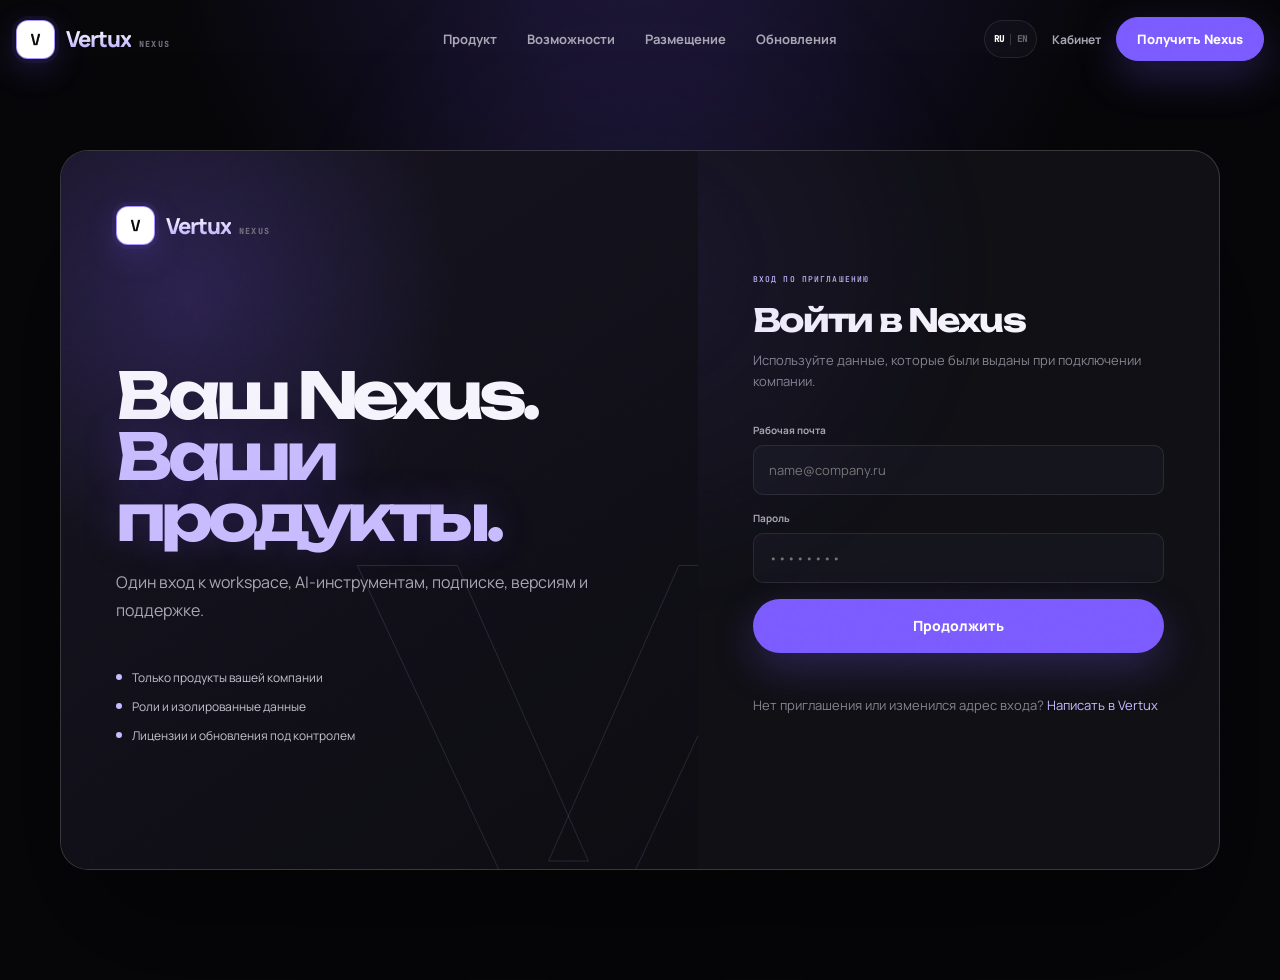
==== account.html @ e605efc7 "feat: rebuild Nexus product presentation" ====
<!doctype html>
<html lang="ru">
<head>
  <meta charset="utf-8"><meta name="viewport" content="width=device-width,initial-scale=1"><meta name="theme-color" content="#07070a">
  <meta name="description" content="Вход в клиентский кабинет Vertux Nexus."><title>Вход — Vertux Nexus</title>
  <link rel="icon" href="icon.svg" type="image/svg+xml"><link rel="stylesheet" href="assets/fonts/fonts.css"><link rel="stylesheet" href="assets/site.css?v=2">
</head>
<body data-page="account">
  <div class="noise" aria-hidden="true"></div><div class="pointer-light" aria-hidden="true"></div>
  <header class="site-header" id="siteHeader"><div class="nav-wrap">
    <a class="brand" href="index.html"><span class="brand-icon"><img src="assets/vertux-mark.png" alt=""></span><span class="brand-name"><b>Vertux</b><small>NEXUS</small></span></a>
    <nav class="main-nav" id="mainNav"><a href="index.html#product" data-i18n="nav.product">Продукт</a><a href="index.html#solutions" data-i18n="nav.solutions">Возможности</a><a href="index.html#deployment" data-i18n="nav.deployment">Размещение</a><a href="updates.html" data-i18n="nav.updates">Обновления</a></nav>
    <div class="nav-actions"><button class="language" type="button" data-lang-toggle><span data-lang="ru">RU</span><i></i><span data-lang="en">EN</span></button><a class="nav-login" href="account.html" data-i18n="nav.account">Кабинет</a><a class="pill pill-primary nav-cta" href="download.html" data-i18n="nav.get">Получить Nexus</a></div>
    <button class="menu-button" id="menuButton" type="button" aria-expanded="false" aria-controls="mainNav" aria-label="Открыть меню"><span></span><span></span></button>
  </div></header>
  <main class="subpage"><div class="login-shell reveal">
    <section class="login-visual"><a class="brand" href="index.html"><span class="brand-icon"><img src="assets/vertux-mark.png" alt=""></span><span class="brand-name"><b>Vertux</b><small>NEXUS</small></span></a><h1 data-i18n-html="account.title">Ваш Nexus.<br><em>Ваши продукты.</em></h1><p data-i18n="account.lede">Один вход к workspace, AI-инструментам, подписке, версиям и поддержке.</p><div class="login-benefits"><span><i></i><span data-i18n="account.b1">Только продукты вашей компании</span></span><span><i></i><span data-i18n="account.b2">Роли и изолированные данные</span></span><span><i></i><span data-i18n="account.b3">Лицензии и обновления под контролем</span></span></div></section>
    <section class="login-form-wrap"><span data-i18n="account.formkicker">ВХОД ПО ПРИГЛАШЕНИЮ</span><h2 data-i18n="account.formtitle">Войти в Nexus</h2><p data-i18n="account.formlede">Используйте данные, которые были выданы при подключении компании.</p><form class="login-form" data-login-form><div class="field"><label for="email" data-i18n="account.email">Рабочая почта</label><input id="email" name="email" type="email" autocomplete="username" placeholder="name@company.ru"></div><div class="field"><label for="password" data-i18n="account.password">Пароль</label><input id="password" name="password" type="password" autocomplete="current-password" placeholder="••••••••"></div><button class="pill pill-primary pill-large" type="submit" data-i18n="account.submit">Продолжить</button><p class="login-message" data-login-message aria-live="polite"></p></form><p class="login-help"><span data-i18n="account.help">Нет приглашения или изменился адрес входа?</span> <a href="https://t.me/VertuxManager" target="_blank" rel="noopener noreferrer" data-i18n="account.contact">Написать в Vertux</a></p></section>
  </div></main>
  <script src="assets/site.js?v=2"></script>
</body></html>
---- assets/fonts/fonts.css ----
/* cyrillic */
@font-face {
  font-family: 'JetBrains Mono';
  font-style: normal;
  font-weight: 400;
  font-display: swap;
  src: url(f01.woff2) format('woff2');
  unicode-range: U+0301, U+0400-045F, U+0490-0491, U+04B0-04B1, U+2116;
}
/* latin */
@font-face {
  font-family: 'JetBrains Mono';
  font-style: normal;
  font-weight: 400;
  font-display: swap;
  src: url(f00.woff2) format('woff2');
  unicode-range: U+0000-00FF, U+0131, U+0152-0153, U+02BB-02BC, U+02C6, U+02DA, U+02DC, U+0304, U+0308, U+0329, U+2000-206F, U+20AC, U+2122, U+2191, U+2193, U+2212, U+2215, U+FEFF, U+FFFD;
}
/* cyrillic */
@font-face {
  font-family: 'JetBrains Mono';
  font-style: normal;
  font-weight: 500;
  font-display: swap;
  src: url(f01.woff2) format('woff2');
  unicode-range: U+0301, U+0400-045F, U+0490-0491, U+04B0-04B1, U+2116;
}
/* latin */
@font-face {
  font-family: 'JetBrains Mono';
  font-style: normal;
  font-weight: 500;
  font-display: swap;
  src: url(f00.woff2) format('woff2');
  unicode-range: U+0000-00FF, U+0131, U+0152-0153, U+02BB-02BC, U+02C6, U+02DA, U+02DC, U+0304, U+0308, U+0329, U+2000-206F, U+20AC, U+2122, U+2191, U+2193, U+2212, U+2215, U+FEFF, U+FFFD;
}
/* cyrillic */
@font-face {
  font-family: 'Manrope';
  font-style: normal;
  font-weight: 400;
  font-display: swap;
  src: url(f02.woff2) format('woff2');
  unicode-range: U+0301, U+0400-045F, U+0490-0491, U+04B0-04B1, U+2116;
}
/* latin */
@font-face {
  font-family: 'Manrope';
  font-style: normal;
  font-weight: 400;
  font-display: swap;
  src: url(f03.woff2) format('woff2');
  unicode-range: U+0000-00FF, U+0131, U+0152-0153, U+02BB-02BC, U+02C6, U+02DA, U+02DC, U+0304, U+0308, U+0329, U+2000-206F, U+20AC, U+2122, U+2191, U+2193, U+2212, U+2215, U+FEFF, U+FFFD;
}
/* cyrillic */
@font-face {
  font-family: 'Manrope';
  font-style: normal;
  font-weight: 500;
  font-display: swap;
  src: url(f02.woff2) format('woff2');
  unicode-range: U+0301, U+0400-045F, U+0490-0491, U+04B0-04B1, U+2116;
}
/* latin */
@font-face {
  font-family: 'Manrope';
  font-style: normal;
  font-weight: 500;
  font-display: swap;
  src: url(f03.woff2) format('woff2');
  unicode-range: U+0000-00FF, U+0131, U+0152-0153, U+02BB-02BC, U+02C6, U+02DA, U+02DC, U+0304, U+0308, U+0329, U+2000-206F, U+20AC, U+2122, U+2191, U+2193, U+2212, U+2215, U+FEFF, U+FFFD;
}
/* cyrillic */
@font-face {
  font-family: 'Manrope';
  font-style: normal;
  font-weight: 600;
  font-display: swap;
  src: url(f02.woff2) format('woff2');
  unicode-range: U+0301, U+0400-045F, U+0490-0491, U+04B0-04B1, U+2116;
}
/* latin */
@font-face {
  font-family: 'Manrope';
  font-style: normal;
  font-weight: 600;
  font-display: swap;
  src: url(f03.woff2) format('woff2');
  unicode-range: U+0000-00FF, U+0131, U+0152-0153, U+02BB-02BC, U+02C6, U+02DA, U+02DC, U+0304, U+0308, U+0329, U+2000-206F, U+20AC, U+2122, U+2191, U+2193, U+2212, U+2215, U+FEFF, U+FFFD;
}
/* cyrillic */
@font-face {
  font-family: 'Manrope';
  font-style: normal;
  font-weight: 700;
  font-display: swap;
  src: url(f02.woff2) format('woff2');
  unicode-range: U+0301, U+0400-045F, U+0490-0491, U+04B0-04B1, U+2116;
}
/* latin */
@font-face {
  font-family: 'Manrope';
  font-style: normal;
  font-weight: 700;
  font-display: swap;
  src: url(f03.woff2) format('woff2');
  unicode-range: U+0000-00FF, U+0131, U+0152-0153, U+02BB-02BC, U+02C6, U+02DA, U+02DC, U+0304, U+0308, U+0329, U+2000-206F, U+20AC, U+2122, U+2191, U+2193, U+2212, U+2215, U+FEFF, U+FFFD;
}
/* cyrillic */
@font-face {
  font-family: 'Manrope';
  font-style: normal;
  font-weight: 800;
  font-display: swap;
  src: url(f02.woff2) format('woff2');
  unicode-range: U+0301, U+0400-045F, U+0490-0491, U+04B0-04B1, U+2116;
}
/* latin */
@font-face {
  font-family: 'Manrope';
  font-style: normal;
  font-weight: 800;
  font-display: swap;
  src: url(f03.woff2) format('woff2');
  unicode-range: U+0000-00FF, U+0131, U+0152-0153, U+02BB-02BC, U+02C6, U+02DA, U+02DC, U+0304, U+0308, U+0329, U+2000-206F, U+20AC, U+2122, U+2191, U+2193, U+2212, U+2215, U+FEFF, U+FFFD;
}
/* cyrillic */
@font-face {
  font-family: 'Unbounded';
  font-style: normal;
  font-weight: 600;
  font-display: swap;
  src: url(f05.woff2) format('woff2');
  unicode-range: U+0301, U+0400-045F, U+0490-0491, U+04B0-04B1, U+2116;
}
/* latin */
@font-face {
  font-family: 'Unbounded';
  font-style: normal;
  font-weight: 600;
  font-display: swap;
  src: url(f04.woff2) format('woff2');
  unicode-range: U+0000-00FF, U+0131, U+0152-0153, U+02BB-02BC, U+02C6, U+02DA, U+02DC, U+0304, U+0308, U+0329, U+2000-206F, U+20AC, U+2122, U+2191, U+2193, U+2212, U+2215, U+FEFF, U+FFFD;
}
/* cyrillic */
@font-face {
  font-family: 'Unbounded';
  font-style: normal;
  font-weight: 700;
  font-display: swap;
  src: url(f05.woff2) format('woff2');
  unicode-range: U+0301, U+0400-045F, U+0490-0491, U+04B0-04B1, U+2116;
}
/* latin */
@font-face {
  font-family: 'Unbounded';
  font-style: normal;
  font-weight: 700;
  font-display: swap;
  src: url(f04.woff2) format('woff2');
  unicode-range: U+0000-00FF, U+0131, U+0152-0153, U+02BB-02BC, U+02C6, U+02DA, U+02DC, U+0304, U+0308, U+0329, U+2000-206F, U+20AC, U+2122, U+2191, U+2193, U+2212, U+2215, U+FEFF, U+FFFD;
}
/* cyrillic */
@font-face {
  font-family: 'Unbounded';
  font-style: normal;
  font-weight: 800;
  font-display: swap;
  src: url(f05.woff2) format('woff2');
  unicode-range: U+0301, U+0400-045F, U+0490-0491, U+04B0-04B1, U+2116;
}
/* latin */
@font-face {
  font-family: 'Unbounded';
  font-style: normal;
  font-weight: 800;
  font-display: swap;
  src: url(f04.woff2) format('woff2');
  unicode-range: U+0000-00FF, U+0131, U+0152-0153, U+02BB-02BC, U+02C6, U+02DA, U+02DC, U+0304, U+0308, U+0329, U+2000-206F, U+20AC, U+2122, U+2191, U+2193, U+2212, U+2215, U+FEFF, U+FFFD;
}
/* cyrillic */
@font-face {
  font-family: 'Unbounded';
  font-style: normal;
  font-weight: 900;
  font-display: swap;
  src: url(f05.woff2) format('woff2');
  unicode-range: U+0301, U+0400-045F, U+0490-0491, U+04B0-04B1, U+2116;
}
/* latin */
@font-face {
  font-family: 'Unbounded';
  font-style: normal;
  font-weight: 900;
  font-display: swap;
  src: url(f04.woff2) format('woff2');
  unicode-range: U+0000-00FF, U+0131, U+0152-0153, U+02BB-02BC, U+02C6, U+02DA, U+02DC, U+0304, U+0308, U+0329, U+2000-206F, U+20AC, U+2122, U+2191, U+2193, U+2212, U+2215, U+FEFF, U+FFFD;
}
---- assets/site.css ----
:root {
  color-scheme: dark;
  --ink: #07070a;
  --ink-2: #0b0b10;
  --graphite: #111117;
  --graphite-2: #17171f;
  --panel: #14141b;
  --panel-2: #1a1a23;
  --text: #f5f3fb;
  --muted: #aaa6b5;
  --dim: #74707f;
  --line: rgba(255,255,255,.09);
  --line-strong: rgba(255,255,255,.17);
  --violet: #7c5cff;
  --violet-light: #c8bcff;
  --violet-deep: #4d32d8;
  --cyan: #75e3ff;
  --mint: #62e4b4;
  --pink: #ff8ed8;
  --display: 'Unbounded', system-ui, sans-serif;
  --body: 'Manrope', system-ui, sans-serif;
  --mono: 'JetBrains Mono', monospace;
  --shell: min(1320px, calc(100vw - 56px));
  --mx: 50vw;
  --my: 30vh;
}

* { box-sizing: border-box; }
html { scroll-behavior: smooth; background: var(--ink); }
body { margin: 0; overflow-x: hidden; background: var(--ink); color: var(--text); font-family: var(--body); font-size: 16px; -webkit-font-smoothing: antialiased; }
body.menu-open { overflow: hidden; }
a { color: inherit; text-decoration: none; }
button, input { font: inherit; }
button { color: inherit; }
img, svg { display: block; }
svg { fill: none; stroke: currentColor; stroke-linecap: round; stroke-linejoin: round; }
::selection { background: var(--violet); color: #fff; }
.shell { width: var(--shell); margin-inline: auto; }
.skip-link { position: fixed; z-index: 999; top: 12px; left: 12px; padding: 10px 14px; border-radius: 10px; background: #fff; color: #111; transform: translateY(-150%); transition: transform .2s; }
.skip-link:focus { transform: none; }
.noise { position: fixed; z-index: 200; inset: 0; pointer-events: none; opacity: .045; mix-blend-mode: soft-light; background-image: url("data:image/svg+xml,%3Csvg viewBox='0 0 180 180' xmlns='http://www.w3.org/2000/svg'%3E%3Cfilter id='n'%3E%3CfeTurbulence type='fractalNoise' baseFrequency='.82' numOctaves='3' stitchTiles='stitch'/%3E%3C/filter%3E%3Crect width='100%25' height='100%25' filter='url(%23n)' opacity='.65'/%3E%3C/svg%3E"); }
.pointer-light { position: fixed; z-index: 0; width: 720px; height: 720px; left: var(--mx); top: var(--my); pointer-events: none; border-radius: 50%; background: radial-gradient(circle, rgba(124,92,255,.1), transparent 68%); transform: translate(-50%,-50%); filter: blur(18px); }
.reveal { opacity: 0; transform: translateY(28px); transition: opacity .8s cubic-bezier(.2,.7,.2,1), transform .8s cubic-bezier(.2,.7,.2,1); }
.reveal.visible { opacity: 1; transform: none; }
.magnetic { will-change: transform; }

/* Header */
.site-header { position: fixed; z-index: 100; top: 0; left: 0; right: 0; border-bottom: 1px solid transparent; transition: background .3s, border-color .3s; }
.site-header.scrolled { background: rgba(7,7,10,.78); border-color: var(--line); backdrop-filter: blur(24px) saturate(1.2); }
.nav-wrap { width: min(1440px,calc(100vw - 32px)); height: 78px; margin: 0 auto; display: grid; grid-template-columns: 1fr auto 1fr; align-items: center; }
.brand { width: max-content; display: flex; align-items: center; gap: 11px; }
.brand-icon { width: 39px; height: 39px; padding: 2px; display: grid; place-items: center; border: 1px solid rgba(124,92,255,.65); border-radius: 12px; background: #fff; box-shadow: 0 0 0 4px rgba(124,92,255,.08), 0 10px 32px rgba(124,92,255,.22); overflow: hidden; }
.brand-icon img { width: 100%; height: 100%; object-fit: cover; border-radius: 9px; }
.brand-name { display: flex; align-items: baseline; gap: 8px; }
.brand-name b { font: 720 22px/1 var(--body); letter-spacing: -.045em; background: linear-gradient(180deg,#fff 0%,#baabff 100%); -webkit-background-clip: text; background-clip: text; color: transparent; }
.brand-name small { color: var(--dim); font: 600 8px/1 var(--mono); letter-spacing: .15em; }
.main-nav { display: flex; align-items: center; gap: 30px; }
.main-nav a { position: relative; color: var(--muted); font-size: 13px; font-weight: 650; transition: color .2s; }
.main-nav a::after { content: ''; position: absolute; left: 0; right: 100%; bottom: -8px; height: 1px; background: var(--violet-light); transition: right .25s; }
.main-nav a:hover { color: #fff; }
.main-nav a:hover::after { right: 0; }
.nav-actions { justify-self: end; display: flex; align-items: center; gap: 10px; }
.language { height: 38px; padding: 0 9px; display: flex; align-items: center; gap: 6px; border: 1px solid var(--line); border-radius: 999px; background: rgba(255,255,255,.025); color: #65616e; font: 650 9px var(--mono); cursor: pointer; }
.language i { width: 1px; height: 11px; background: var(--line-strong); }
.language span.active { color: #fff; }
.nav-login { padding: 10px 5px; color: var(--muted); font-size: 12px; font-weight: 650; }
.pill { min-height: 44px; padding: 0 20px; display: inline-flex; align-items: center; justify-content: center; gap: 9px; border: 1px solid var(--line-strong); border-radius: 999px; background: rgba(255,255,255,.035); color: #fff; font-size: 13px; font-weight: 720; transition: transform .25s, border-color .25s, background .25s, box-shadow .25s; }
.pill:hover { transform: translateY(-2px); border-color: rgba(200,188,255,.5); }
.pill-primary { border-color: var(--violet); background: var(--violet); box-shadow: 0 15px 42px rgba(124,92,255,.26); }
.pill-primary:hover { background: #8b72ff; box-shadow: 0 18px 54px rgba(124,92,255,.4); }
.pill-ghost:hover { background: rgba(124,92,255,.09); }
.pill-large { min-height: 54px; padding: 0 25px; font-size: 14px; }
.pill svg { width: 18px; height: 18px; stroke-width: 1.7; }
.live-dot { width: 7px; height: 7px; border-radius: 50%; background: var(--mint); box-shadow: 0 0 0 0 rgba(98,228,180,.5); animation: pulseDot 2s infinite; }
@keyframes pulseDot { 70% { box-shadow: 0 0 0 8px rgba(98,228,180,0); } }
.menu-button { display: none; width: 42px; height: 42px; border: 1px solid var(--line); border-radius: 50%; background: rgba(255,255,255,.03); cursor: pointer; }
.menu-button span { width: 16px; height: 1px; display: block; margin: 4px auto; background: #fff; }

/* Hero */
.hero { position: relative; z-index: 1; min-height: 100vh; padding: 158px 0 116px; overflow: hidden; }
.hero-grid { position: absolute; z-index: -3; inset: 0; background-image: linear-gradient(rgba(255,255,255,.028) 1px,transparent 1px),linear-gradient(90deg,rgba(255,255,255,.028) 1px,transparent 1px); background-size: 76px 76px; mask-image: linear-gradient(#000 0%,rgba(0,0,0,.92) 67%,transparent 98%); }
.hero::before { content: ''; position: absolute; z-index: -2; width: 1200px; height: 900px; top: -430px; left: 50%; transform: translateX(-50%); border-radius: 50%; background: radial-gradient(circle,rgba(124,92,255,.28),rgba(124,92,255,.08) 42%,transparent 70%); filter: blur(10px); }
.hero-beam { position: absolute; z-index: -1; width: 850px; height: 2px; top: 520px; left: 50%; transform-origin: left; background: linear-gradient(90deg,transparent,rgba(124,92,255,.45),transparent); filter: blur(.2px); opacity: .5; }
.beam-a { transform: rotate(25deg) translateX(-50%); }
.beam-b { transform: rotate(155deg) translateX(-50%); }
.hero-copy { position: relative; z-index: 3; max-width: 1080px; text-align: center; }
.product-kicker { width: max-content; max-width: 100%; margin: 0 auto 25px; padding: 9px 14px; display: flex; align-items: center; gap: 9px; border: 1px solid rgba(124,92,255,.28); border-radius: 999px; background: rgba(124,92,255,.075); color: var(--violet-light); font: 550 9px var(--mono); letter-spacing: .13em; }
.product-kicker span { width: 6px; height: 6px; border-radius: 50%; background: var(--mint); box-shadow: 0 0 12px var(--mint); }
h1 { margin: 0; font: 650 clamp(54px,7.4vw,108px)/.95 var(--display); letter-spacing: -.08em; }
h1 em, .section-heading h2 em, .final-inner h2 em { color: var(--violet-light); font-style: normal; text-shadow: 0 0 40px rgba(124,92,255,.22); }
.hero-lede { max-width: 760px; margin: 30px auto 0; color: var(--muted); font-size: clamp(17px,1.45vw,20px); line-height: 1.7; }
.hero-actions { margin-top: 31px; display: flex; justify-content: center; gap: 11px; flex-wrap: wrap; }
.hero-note { margin: 18px auto 0; color: #6d6977; font: 550 8px var(--mono); letter-spacing: .12em; }

/* Product window */
.product-stage { position: relative; z-index: 5; margin-top: 76px; min-height: 790px; perspective: 1600px; }
.stage-aura { position: absolute; left: 50%; top: 30px; width: 92%; height: 720px; transform: translateX(-50%); background: radial-gradient(ellipse,rgba(124,92,255,.22),rgba(124,92,255,.055) 45%,transparent 72%); filter: blur(25px); }
.stage-rings i { position: absolute; left: 50%; top: 50%; border: 1px solid rgba(124,92,255,.13); border-radius: 50%; transform: translate(-50%,-50%) rotate(-7deg); }
.stage-rings i:nth-child(1) { width: 1220px; height: 430px; }
.stage-rings i:nth-child(2) { width: 1010px; height: 350px; transform: translate(-50%,-50%) rotate(7deg); border-color: rgba(117,227,255,.08); }
.stage-rings i:nth-child(3) { width: 790px; height: 280px; transform: translate(-50%,-50%) rotate(-15deg); }
.product-window { position: relative; z-index: 4; width: min(1220px,96%); height: 720px; margin: 0 auto; border: 1px solid rgba(255,255,255,.2); border-radius: 26px; background: #0b0b0f; box-shadow: 0 85px 160px rgba(0,0,0,.65),0 0 100px rgba(124,92,255,.13),inset 0 1px rgba(255,255,255,.07); overflow: hidden; transform: translateY(var(--lift,0px)) scale(var(--stage-scale,1)) rotateX(var(--rx,2deg)) rotateY(var(--ry,0deg)); transition: transform .12s linear; }
.product-window::after { content: ''; position: absolute; z-index: 20; inset: 0; pointer-events: none; border-radius: inherit; background: linear-gradient(128deg,rgba(255,255,255,.13),transparent 13%,transparent 70%,rgba(124,92,255,.07)); mix-blend-mode: screen; }
.stage-satellite { position: absolute; z-index: 7; min-width: 230px; padding: 13px 14px; display: grid; grid-template-columns: auto 1fr auto; align-items: center; gap: 11px; border: 1px solid rgba(255,255,255,.16); border-radius: 15px; background: rgba(18,18,25,.78); box-shadow: 0 25px 65px rgba(0,0,0,.42); backdrop-filter: blur(18px); opacity: 0; filter: blur(8px); transition: opacity .6s, transform .75s cubic-bezier(.2,.8,.2,1), filter .6s; }
.stage-satellite .sat-icon { width: 35px; height: 35px; display: grid; place-items: center; border-radius: 10px; background: rgba(124,92,255,.16); color: var(--violet-light); font: 650 8px var(--mono); font-style: normal; }
.stage-satellite .sat-icon.cyan { color: var(--cyan); background: rgba(117,227,255,.1); }
.stage-satellite .sat-icon.pink { color: var(--pink); background: rgba(255,142,216,.1); }
.stage-satellite .sat-icon.mint { color: var(--mint); background: rgba(98,228,180,.1); }
.stage-satellite span { display: grid; gap: 4px; }
.stage-satellite b { font-size: 10px; }
.stage-satellite small { color: #716d7a; font: 550 8px var(--mono); }
.stage-satellite > em { width: 7px; height: 7px; border-radius: 50%; background: var(--mint); box-shadow: 0 0 12px var(--mint); }
.sat-1 { left: -2%; top: 18%; transform: translate(-45px,35px) rotate(-4deg); }
.sat-2 { right: -1%; top: 26%; transform: translate(45px,30px) rotate(4deg); }
.sat-3 { left: 1%; bottom: 18%; transform: translate(-40px,-25px) rotate(3deg); }
.sat-4 { right: 1%; bottom: 14%; transform: translate(40px,-25px) rotate(-3deg); }
.product-stage.motion-1 .sat-1,.product-stage.motion-2 .sat-1,.product-stage.motion-3 .sat-1,.product-stage.motion-4 .sat-1 { opacity: 1; filter: none; transform: translate(0,0) rotate(-2deg); }
.product-stage.motion-2 .sat-2,.product-stage.motion-3 .sat-2,.product-stage.motion-4 .sat-2 { opacity: 1; filter: none; transform: translate(0,0) rotate(2deg); }
.product-stage.motion-3 .sat-3,.product-stage.motion-4 .sat-3 { opacity: 1; filter: none; transform: translate(0,0) rotate(1deg); }
.product-stage.motion-4 .sat-4 { opacity: 1; filter: none; transform: translate(0,0) rotate(-1deg); }
.window-bar { height: 54px; padding: 0 19px; display: grid; grid-template-columns: 1fr auto 1fr; align-items: center; border-bottom: 1px solid var(--line); background: #0e0e13; }
.window-dots { display: flex; gap: 7px; }
.window-dots i { width: 8px; height: 8px; border-radius: 50%; background: #35343f; }
.window-dots i:first-child { background: var(--violet); }
.window-address { padding: 8px 22px; border: 1px solid var(--line); border-radius: 999px; color: #777381; font: 550 8px var(--mono); letter-spacing: .1em; }
.window-health { justify-self: end; display: flex; align-items: center; gap: 8px; color: #8c8895; font: 550 8px var(--mono); }
.window-health i { width: 6px; height: 6px; border-radius: 50%; background: var(--mint); box-shadow: 0 0 9px var(--mint); }
.product-ui { height: calc(100% - 54px); display: grid; grid-template-columns: 220px 1fr; }
.app-sidebar { position: relative; padding: 23px 15px; border-right: 1px solid var(--line); background: #0b0b10; }
.app-brand { padding: 0 8px 24px; display: flex; align-items: center; gap: 10px; }
.app-brand img { width: 34px; height: 34px; border-radius: 9px; }
.app-brand span { display: grid; gap: 2px; }
.app-brand b { font-size: 13px; letter-spacing: -.03em; }
.app-brand small { color: var(--violet-light); font: 550 8px var(--mono); letter-spacing: .14em; }
.sidebar-label { margin: 9px 10px 8px; color: #504d59; font: 550 8px var(--mono); letter-spacing: .14em; text-transform: uppercase; }
.side-item { width: 100%; min-height: 46px; padding: 0 12px; display: flex; align-items: center; gap: 11px; border: 0; border-radius: 10px; background: transparent; color: #777381; text-align: left; font-size: 12px; font-weight: 650; cursor: pointer; transition: color .2s,background .2s; }
.side-item svg { width: 17px; height: 17px; stroke-width: 1.5; }
.side-item:hover { color: #fff; }
.side-item.active { color: #fff; background: linear-gradient(90deg,rgba(124,92,255,.2),rgba(124,92,255,.05)); }
.side-item.active svg { color: var(--violet-light); }
.sidebar-bottom { position: absolute; left: 15px; right: 15px; bottom: 16px; padding: 11px; display: grid; grid-template-columns: auto 1fr auto; align-items: center; gap: 9px; border: 1px solid var(--line); border-radius: 11px; background: #111118; }
.sidebar-bottom .avatar { width: 31px; height: 31px; display: grid; place-items: center; border-radius: 8px; background: linear-gradient(135deg,var(--violet),#35246c); font: 650 8px var(--mono); }
.sidebar-bottom span:nth-child(2) { display: grid; gap: 2px; }
.sidebar-bottom b { font-size: 9px; }
.sidebar-bottom small { color: #605c69; font: 550 8px var(--mono); }
.sidebar-bottom > i { width: 6px; height: 6px; border-radius: 50%; background: var(--mint); }
.app-content { position: relative; background: radial-gradient(circle at 90% -10%,rgba(124,92,255,.12),transparent 30%),#101015; overflow: hidden; }
.demo-panel { position: absolute; inset: 0; padding: 35px 37px; opacity: 0; visibility: hidden; transform: translateY(12px); transition: opacity .4s, transform .5s, visibility .4s; }
.demo-panel.active { opacity: 1; visibility: visible; transform: none; }
.demo-heading { display: flex; align-items: flex-start; justify-content: space-between; gap: 20px; }
.demo-eyebrow { color: var(--violet-light); font: 550 8px var(--mono); letter-spacing: .13em; }
.demo-heading h2 { margin: 8px 0 7px; font-size: 25px; line-height: 1.2; letter-spacing: -.045em; }
.demo-heading p { margin: 0; color: #7e7988; font-size: 12px; }
.demo-action { min-height: 40px; padding: 0 14px; display: flex; align-items: center; gap: 8px; border: 1px solid rgba(124,92,255,.35); border-radius: 9px; background: rgba(124,92,255,.11); color: var(--violet-light); font-size: 10px; font-weight: 700; }
.demo-action span:first-child { font-size: 18px; font-weight: 400; }
.metric-grid { margin-top: 25px; display: grid; grid-template-columns: repeat(3,1fr); gap: 10px; }
.metric-grid article { min-height: 112px; padding: 16px; border: 1px solid var(--line); border-radius: 13px; background: rgba(20,20,27,.88); }
.metric-grid span { display: block; color: #797583; font-size: 11px; }
.metric-grid b { display: block; margin: 8px 0 3px; font: 650 27px var(--display); letter-spacing: -.05em; }
.metric-grid small { color: #7a7684; font-size: 9px; }
.metric-grid small.positive { color: var(--mint); }
.overview-grid { margin-top: 10px; display: grid; grid-template-columns: 1.45fr .55fr; gap: 10px; }
.ui-card { border: 1px solid var(--line); border-radius: 13px; background: rgba(20,20,27,.92); overflow: hidden; }
.ui-card-head { min-height: 48px; padding: 0 15px; display: flex; align-items: center; justify-content: space-between; border-bottom: 1px solid var(--line); }
.ui-card-head span { font-size: 12px; font-weight: 700; }
.ui-card-head small { color: #696573; font: 550 8px var(--mono); }
.product-line { min-height: 62px; padding: 9px 13px; display: grid; grid-template-columns: auto 1fr auto; align-items: center; gap: 11px; border-bottom: 1px solid rgba(255,255,255,.055); }
.product-line:last-child { border-bottom: 0; }
.glyph { width: 34px; height: 34px; display: grid; place-items: center; border: 1px solid currentColor; border-radius: 9px; font: 650 8px var(--mono); font-style: normal; }
.glyph.violet { color: var(--violet-light); background: rgba(124,92,255,.1); }
.glyph.blue { color: var(--cyan); background: rgba(117,227,255,.08); }
.glyph.pink { color: var(--pink); background: rgba(255,142,216,.08); }
.glyph.mint { color: var(--mint); background: rgba(98,228,180,.08); }
.product-line span { display: grid; gap: 3px; }
.product-line b { font-size: 11px; }
.product-line small { color: #676371; font: 500 8px var(--mono); }
.product-line em { padding: 5px 7px; border: 1px solid rgba(98,228,180,.2); border-radius: 999px; color: var(--mint); font: 550 8px var(--mono); font-style: normal; }
.activity-card { display: grid; grid-template-rows: auto 1fr auto; }
.activity-chart { min-height: 174px; padding: 20px 15px 12px; display: flex; align-items: flex-end; gap: 8px; }
.activity-chart i { flex: 1; height: var(--h); border-radius: 4px 4px 1px 1px; background: linear-gradient(to top,var(--violet-deep),var(--violet-light)); transform-origin: bottom; animation: bars 3.5s ease-in-out infinite alternate; }
.activity-chart i:nth-child(2n) { animation-delay: -1s; }
.activity-chart i:nth-child(3n) { animation-delay: -2s; }
@keyframes bars { to { transform: scaleY(.84); filter: brightness(1.2); } }
.chart-caption { min-height: 45px; padding: 0 15px; display: flex; align-items: center; justify-content: space-between; border-top: 1px solid var(--line); }
.chart-caption span { color: #64606e; font: 550 8px var(--mono); }
.chart-caption b { color: var(--mint); font-size: 8px; }
.recording { padding: 8px 11px; display: flex; align-items: center; gap: 8px; border: 1px solid rgba(255,142,216,.25); border-radius: 999px; color: #ffafd9; font: 550 8px var(--mono); }
.recording i { width: 6px; height: 6px; border-radius: 50%; background: var(--pink); animation: pulseOpacity 1.4s infinite; }
@keyframes pulseOpacity { 50% { opacity: .35; } }
.call-layout { margin-top: 25px; display: grid; grid-template-columns: 1.35fr .65fr; gap: 12px; }
.transcript { min-height: 470px; padding: 17px; }
.call-person { min-height: 58px; display: grid; grid-template-columns: auto 1fr auto; align-items: center; gap: 11px; border-bottom: 1px solid var(--line); }
.call-person > span { width: 34px; height: 34px; display: grid; place-items: center; border-radius: 50%; background: rgba(124,92,255,.15); color: var(--violet-light); font: 650 8px var(--mono); }
.call-person div:nth-child(2) { display: grid; gap: 3px; }
.call-person b { font-size: 10px; }
.call-person small { color: var(--mint); font: 550 8px var(--mono); }
.sound-wave { height: 25px; display: flex; align-items: center; gap: 3px; }
.sound-wave i { width: 2px; height: 35%; border-radius: 2px; background: var(--violet-light); animation: sound 1s ease-in-out infinite alternate; }
.sound-wave i:nth-child(2) { height: 70%; animation-delay: -.2s; }
.sound-wave i:nth-child(3) { height: 100%; animation-delay: -.4s; }
.sound-wave i:nth-child(4) { height: 55%; animation-delay: -.6s; }
.sound-wave i:nth-child(5) { height: 80%; animation-delay: -.8s; }
@keyframes sound { to { transform: scaleY(.35); opacity: .4; } }
.speech { margin-top: 18px; }
.speech small { color: #625e6c; font: 550 8px var(--mono); letter-spacing: .08em; }
.speech p { width: 86%; margin: 7px 0 0; padding: 13px 15px; border-radius: 4px 13px 13px 13px; background: #1a1a23; color: #bbb7c4; font-size: 12px; line-height: 1.6; }
.speech.client { text-align: right; }
.speech.client p { margin-left: auto; border-radius: 13px 4px 13px 13px; background: rgba(124,92,255,.18); color: #e4dfff; text-align: left; }
.speech.live p { position: relative; border: 1px solid rgba(124,92,255,.22); background: rgba(124,92,255,.08); }
.speech.live p i { display: inline-block; width: 1px; height: 12px; margin-left: 2px; background: var(--violet-light); animation: caret .8s infinite; }
@keyframes caret { 50% { opacity: 0; } }
.coach-stack { display: grid; gap: 12px; }
.coach-card { padding: 18px; border: 1px solid var(--line); border-radius: 13px; background: #15151c; }
.coach-card.priority { border-color: rgba(124,92,255,.28); background: linear-gradient(145deg,rgba(124,92,255,.13),#15151c 60%); }
.coach-label { display: flex; align-items: center; gap: 8px; color: var(--violet-light); font: 550 8px var(--mono); }
.coach-label i { width: 6px; height: 6px; border-radius: 50%; background: var(--violet-light); box-shadow: 0 0 10px var(--violet); }
.coach-card h3 { margin: 23px 0 9px; font-size: 16px; line-height: 1.25; letter-spacing: -.03em; }
.coach-card p { margin: 0; color: #85818e; font-size: 11px; line-height: 1.65; }
.coach-card button { margin-top: 20px; padding: 9px 11px; border: 1px solid rgba(124,92,255,.25); border-radius: 8px; background: rgba(124,92,255,.1); color: var(--violet-light); font-size: 8px; font-weight: 700; }
.coach-card.score > span { color: #706c79; font: 550 8px var(--mono); }
.coach-card.score div { margin: 12px 0 8px; }
.coach-card.score b { font: 650 35px var(--display); letter-spacing: -.05em; }
.coach-card.score small { color: #686472; font-size: 10px; }
.shield-badge { padding: 8px 11px; border: 1px solid rgba(98,228,180,.25); border-radius: 999px; color: var(--mint); font: 550 8px var(--mono); }
.widget-layout { margin-top: 25px; display: grid; grid-template-columns: .85fr 1.15fr; gap: 12px; }
.conversation { min-height: 470px; display: grid; grid-template-rows: auto 1fr auto; }
.conversation-head { min-height: 63px; padding: 0 16px; display: flex; align-items: center; gap: 10px; border-bottom: 1px solid var(--line); }
.bot-avatar { width: 34px; height: 34px; display: grid; place-items: center; border-radius: 10px; background: rgba(124,92,255,.15); color: var(--violet-light); font: 650 8px var(--mono); }
.conversation-head span:nth-child(2) { display: grid; gap: 3px; }
.conversation-head b { font-size: 10px; }
.conversation-head small { color: var(--mint); font: 550 8px var(--mono); }
.chat-messages { padding: 18px; }
.chat-messages p { width: 84%; margin: 0 0 12px; padding: 12px 13px; border-radius: 4px 12px 12px 12px; background: #1b1b24; color: #aaa6b4; font-size: 11px; line-height: 1.55; }
.chat-messages p.user { margin-left: auto; border-radius: 12px 4px 12px 12px; background: var(--violet); color: #fff; }
.chat-input { margin: 0 12px 12px; min-height: 42px; padding: 0 10px 0 13px; display: flex; align-items: center; justify-content: space-between; border: 1px solid var(--line); border-radius: 9px; color: #5f5b68; font-size: 9px; }
.chat-input b { width: 27px; height: 27px; display: grid; place-items: center; border-radius: 7px; background: var(--violet); color: #fff; }
.knowledge { min-height: 470px; }
.knowledge-item { min-height: 91px; padding: 15px; display: grid; grid-template-columns: 1fr auto; align-items: center; gap: 12px; border-bottom: 1px solid var(--line); }
.knowledge-item span { display: grid; gap: 6px; }
.knowledge-item b { font-size: 12px; }
.knowledge-item small { color: #716d7a; font-size: 9px; }
.knowledge-item button { width: 31px; height: 31px; border: 1px solid rgba(124,92,255,.28); border-radius: 8px; background: rgba(124,92,255,.1); color: var(--violet-light); }
.knowledge-score { padding: 20px 15px; }
.knowledge-score > span { color: #716d7a; font-size: 9px; }
.knowledge-score > b { float: right; font-size: 11px; }
.knowledge-score > i { height: 6px; margin-top: 12px; display: block; border-radius: 99px; background: #25242e; overflow: hidden; }
.knowledge-score > i em { width: 91%; height: 100%; display: block; border-radius: inherit; background: linear-gradient(90deg,var(--violet),var(--violet-light)); }
.node-map { min-height: 350px; margin-top: 25px; display: grid; grid-template-columns: 1fr 180px 1fr; align-items: center; }
.node { min-height: 118px; padding: 18px; display: grid; grid-template-columns: auto 1fr; align-items: center; gap: 13px; border: 1px solid var(--line); border-radius: 14px; background: #15151d; box-shadow: 0 30px 60px rgba(0,0,0,.25); }
.node > i { width: 47px; height: 47px; display: grid; place-items: center; border-radius: 12px; background: rgba(124,92,255,.15); color: var(--violet-light); font: 650 9px var(--mono); font-style: normal; }
.node.desktop > i { background: rgba(117,227,255,.1); color: var(--cyan); }
.node > span { display: grid; gap: 6px; }
.node b { font-size: 12px; }
.node small { color: #686472; font: 550 8px var(--mono); }
.node > em { grid-column: 1/-1; color: var(--mint); font: 550 8px var(--mono); font-style: normal; }
.node-link { position: relative; height: 1px; background: linear-gradient(90deg,rgba(124,92,255,.2),var(--violet),rgba(117,227,255,.3)); }
.node-link i { position: absolute; top: -4px; left: 0; width: 8px; height: 8px; border-radius: 50%; background: var(--cyan); box-shadow: 0 0 14px var(--cyan); animation: packet 2.5s linear infinite; }
@keyframes packet { to { left: calc(100% - 8px); } }
.node-link span { position: absolute; left: 50%; top: 12px; transform: translateX(-50%); color: #5d5966; font: 550 8px var(--mono); white-space: nowrap; }
.node-events { min-height: 58px; padding: 0 17px; display: grid; grid-template-columns: 1fr auto 1fr auto 1fr auto; align-items: center; gap: 10px; border: 1px solid var(--line); border-radius: 12px; background: #14141b; }
.node-events span { color: #706c79; font-size: 8px; }
.node-events b { color: var(--mint); font-size: 8px; }
.stage-caption { width: min(1220px,96%); margin: 18px auto 0; display: flex; align-items: center; justify-content: center; gap: 11px; color: #666270; font: 550 8px var(--mono); letter-spacing: .08em; }
.stage-caption i { width: 6px; height: 6px; border-radius: 50%; background: var(--violet); }

/* Moving rail */
.signal-rail { position: relative; z-index: 3; border-top: 1px solid var(--line); border-bottom: 1px solid var(--line); background: #0b0b0f; overflow: hidden; }
.rail-track { width: max-content; height: 66px; display: flex; animation: railMove 34s linear infinite; }
.rail-group { flex: none; display: flex; align-items: center; }
.rail-group span { padding: 0 28px; color: #888491; font: 550 9px var(--mono); letter-spacing: .14em; white-space: nowrap; }
.rail-group i { width: 6px; height: 6px; flex: none; border-radius: 50%; background: var(--violet); box-shadow: 0 0 10px var(--violet); }
@keyframes railMove { to { transform: translateX(-50%); } }

/* Shared sections */
.section { position: relative; z-index: 2; padding: 150px 0; }
.section-graphite { background: linear-gradient(180deg,#111117,#0d0d12); border-top: 1px solid rgba(255,255,255,.055); border-bottom: 1px solid rgba(255,255,255,.055); }
.section-code { margin: 0; color: var(--violet-light); font: 550 9px var(--mono); letter-spacing: .14em; }
.section-heading { max-width: 940px; }
.section-heading h2 { margin: 20px 0 22px; font: 650 clamp(43px,6vw,84px)/1 var(--display); letter-spacing: -.075em; }
.section-heading > p:last-child { max-width: 690px; margin: 0; color: var(--muted); font-size: 18px; line-height: 1.72; }
.section-heading.centered { margin-inline: auto; text-align: center; }
.section-heading.centered > p:last-child { margin-inline: auto; }
.transformation { min-height: 180px; margin-top: 68px; padding: 24px; display: grid; grid-template-columns: 1fr 160px 1fr; align-items: center; gap: 24px; border: 1px solid var(--line); border-radius: 22px; background: linear-gradient(110deg,#15151d,#101016 48%,rgba(124,92,255,.08)); overflow: hidden; }
.legacy-side small,.nexus-side small { color: #706c79; font: 550 8px var(--mono); letter-spacing: .12em; }
.legacy-side > div { margin-top: 14px; display: flex; flex-wrap: wrap; gap: 8px; }
.legacy-side span { padding: 9px 12px; border: 1px solid var(--line); border-radius: 9px; background: #1a1a22; color: #aaa6b3; font-size: 10px; opacity: 0; transform: translateY(14px) rotate(-2deg); transition: opacity .5s,transform .6s; }
.transformation.visible .legacy-side span { opacity: 1; transform: none; }
.transformation.visible .legacy-side span:nth-child(2) { transition-delay: .08s; }
.transformation.visible .legacy-side span:nth-child(3) { transition-delay: .16s; }
.transformation.visible .legacy-side span:nth-child(4) { transition-delay: .24s; }
.transform-route { position: relative; height: 1px; background: linear-gradient(90deg,rgba(124,92,255,.08),var(--violet),rgba(124,92,255,.08)); }
.transform-route i { position: absolute; top: -3px; left: 0; width: 7px; height: 7px; border-radius: 50%; background: var(--violet-light); box-shadow: 0 0 12px var(--violet); animation: routePacket 2.4s linear infinite; }
.transform-route i:nth-child(2) { animation-delay: -.8s; }.transform-route i:nth-child(3) { animation-delay: -1.6s; }
.transform-route b { position: absolute; right: -5px; top: -13px; color: var(--violet-light); font-size: 18px; }
@keyframes routePacket { to { left: calc(100% - 7px); } }
.nexus-side { padding: 16px; display: grid; grid-template-columns: auto 1fr auto; align-items: center; gap: 13px; border: 1px solid rgba(124,92,255,.27); border-radius: 15px; background: rgba(124,92,255,.09); }
.nexus-side img { width: 48px; height: 48px; border-radius: 13px; box-shadow: 0 0 30px rgba(124,92,255,.25); }
.nexus-side span { display: grid; gap: 7px; }.nexus-side b { font-size: 13px; }
.nexus-side em { color: var(--mint); font: 550 8px var(--mono); font-style: normal; }
.capability-grid { margin-top: 74px; display: grid; grid-template-columns: 1fr 1fr; gap: 14px; }
.capability { position: relative; min-height: 440px; padding: 34px; display: grid; grid-template-rows: 1fr auto; border: 1px solid var(--line); border-radius: 24px; background: radial-gradient(circle at 90% 0,rgba(124,92,255,.09),transparent 36%),#15151d; overflow: hidden; transition: transform .35s,border-color .35s; }
.capability:hover { transform: translateY(-5px); border-color: rgba(200,188,255,.28); }
.capability-wide { grid-column: 1/-1; min-height: 500px; grid-template-columns: .75fr 1.25fr; grid-template-rows: 1fr; align-items: center; }
.cap-index { position: absolute; top: 28px; right: 30px; color: #504c59; font: 550 10px var(--mono); }
.cap-label { margin: 0 0 16px; color: var(--violet-light); font: 550 9px var(--mono); letter-spacing: .14em; }
.capability h3 { max-width: 570px; margin: 0 0 15px; font: 650 clamp(28px,3vw,48px)/1.08 var(--display); letter-spacing: -.06em; }
.capability > div > p:last-child { max-width: 570px; margin: 0; color: #918d9a; font-size: 15px; line-height: 1.68; }
.pipeline-visual { height: 330px; padding: 26px; display: grid; grid-template-columns: repeat(3,1fr); gap: 10px; border: 1px solid var(--line); border-radius: 18px; background: #101016; transform: perspective(900px) rotateY(-7deg) rotateX(3deg); box-shadow: 0 35px 80px rgba(0,0,0,.38); }
.pipeline-visual > div { padding: 12px; border-radius: 11px; background: #16161e; }
.pipeline-visual span { color: #777380; font: 550 8px var(--mono); }
.pipeline-visual i { height: 58px; margin-top: 10px; display: block; border: 1px solid var(--line); border-radius: 9px; background: linear-gradient(130deg,rgba(124,92,255,.12),rgba(255,255,255,.02)); }
.pipeline-visual div:nth-child(2) i { border-color: rgba(124,92,255,.24); }
.voice-visual { height: 140px; display: flex; align-items: center; justify-content: center; gap: 9px; }
.voice-visual i { width: 10px; height: 50%; border-radius: 99px; background: linear-gradient(var(--violet-light),var(--violet)); animation: sound 1.4s ease-in-out infinite alternate; }
.voice-visual i:nth-child(2) { height: 78%; animation-delay: -.2s; }
.voice-visual i:nth-child(3) { height: 38%; animation-delay: -.4s; }
.voice-visual i:nth-child(4) { height: 100%; animation-delay: -.6s; }
.voice-visual i:nth-child(5) { height: 62%; animation-delay: -.8s; }
.voice-visual i:nth-child(6) { height: 85%; animation-delay: -1s; }
.voice-visual i:nth-child(7) { height: 42%; animation-delay: -1.2s; }
.usage-ring { width: 154px; height: 154px; align-self: end; display: grid; place-items: center; border-radius: 50%; background: conic-gradient(var(--violet) 0 64%,#262530 64%); }
.usage-ring::before { content: ''; grid-area: 1/1; width: 116px; height: 116px; border-radius: 50%; background: #15151d; }
.usage-ring span { position: relative; grid-area: 1/1; font: 650 32px var(--display); letter-spacing: -.05em; }
.usage-ring small { color: var(--dim); font-size: 12px; }

/* Product worlds */
.product-story { background: var(--ink); overflow: hidden; }
.story-glow { position: absolute; top: 180px; left: 50%; width: 1000px; height: 700px; transform: translateX(-50%); border-radius: 50%; background: radial-gradient(circle,rgba(124,92,255,.13),transparent 68%); filter: blur(20px); }
.world-switcher { width: max-content; max-width: 100%; margin: 62px auto 20px; padding: 6px; display: flex; border: 1px solid var(--line); border-radius: 999px; background: #111117; }
.world-switcher button { min-height: 46px; padding: 0 18px; display: flex; align-items: center; gap: 9px; border: 0; border-radius: 999px; background: transparent; color: #797582; font-size: 11px; font-weight: 700; cursor: pointer; transition: color .25s,background .25s,box-shadow .25s; }
.world-switcher button span { color: #514d5a; font: 550 8px var(--mono); }
.world-switcher button.active { background: var(--violet); color: #fff; box-shadow: 0 10px 30px rgba(124,92,255,.28); }
.world-switcher button.active span { color: #ddd5ff; }
.world-stage { position: relative; min-height: 650px; border: 1px solid var(--line-strong); border-radius: 28px; background: linear-gradient(135deg,#15151d,#0e0e13); box-shadow: 0 70px 120px rgba(0,0,0,.38); overflow: hidden; }
.world-stage::before { content: ''; position: absolute; inset: 0; pointer-events: none; background: linear-gradient(128deg,rgba(255,255,255,.08),transparent 15%,transparent 70%,rgba(124,92,255,.07)); }
.world-panel { position: absolute; inset: 0; padding: 56px; display: grid; grid-template-columns: .8fr 1.2fr; align-items: center; gap: 55px; opacity: 0; visibility: hidden; transform: translateX(25px); transition: opacity .45s,transform .6s,visibility .45s; }
.world-panel.active { opacity: 1; visibility: visible; transform: none; }
.world-label { color: var(--violet-light); font: 550 8px var(--mono); letter-spacing: .14em; }
.world-copy h3 { margin: 20px 0 18px; font: 650 clamp(33px,4vw,58px)/1.05 var(--display); letter-spacing: -.065em; }
.world-copy > p { margin: 0; color: #9a96a3; font-size: 16px; line-height: 1.72; }
.world-copy ul { margin: 27px 0 0; padding: 0; display: flex; flex-wrap: wrap; gap: 9px; list-style: none; }
.world-copy li { padding: 9px 12px; border: 1px solid var(--line); border-radius: 999px; color: #bbb7c4; font-size: 10px; }
.world-art { position: relative; height: 500px; }
.kanban-art { padding: 25px; border: 1px solid var(--line); border-radius: 20px; background: #0f0f14; transform: perspective(900px) rotateY(-5deg); box-shadow: 0 40px 90px rgba(0,0,0,.4); }
.kanban-head { height: 55px; display: flex; align-items: center; justify-content: space-between; border-bottom: 1px solid var(--line); }
.kanban-head b { font-size: 16px; }
.kanban-head span { color: var(--mint); font: 550 8px var(--mono); }
.kanban-columns { margin-top: 18px; display: grid; grid-template-columns: repeat(3,1fr); gap: 10px; }
.kanban-columns > div { min-height: 355px; padding: 12px; border-radius: 12px; background: #15151d; }
.kanban-columns small { color: #706c79; font: 550 8px var(--mono); }
.kanban-columns i { height: 72px; margin-top: 10px; display: block; border: 1px solid var(--line); border-radius: 9px; background: linear-gradient(130deg,rgba(124,92,255,.12),rgba(255,255,255,.02)); }
.intelligence-art { display: grid; place-items: center; }
.intel-orb { width: 230px; height: 230px; display: grid; place-items: center; border: 1px solid rgba(124,92,255,.45); border-radius: 50%; background: radial-gradient(circle at 40% 35%,#a896ff,var(--violet) 35%,#241657 72%); box-shadow: 0 0 0 35px rgba(124,92,255,.04),0 0 0 75px rgba(124,92,255,.025),0 0 100px rgba(124,92,255,.35); animation: orbFloat 5s ease-in-out infinite; }
.intel-orb span { font: 650 45px var(--display); }
@keyframes orbFloat { 50% { transform: translateY(-10px) rotate(2deg); } }
.intel-message { position: absolute; min-width: 210px; margin: 0; padding: 14px 16px; border: 1px solid var(--line-strong); border-radius: 13px; background: rgba(22,22,29,.86); box-shadow: 0 25px 50px rgba(0,0,0,.33); backdrop-filter: blur(14px); font-size: 11px; }
.intel-message small { display: block; margin-top: 5px; color: var(--violet-light); font: 550 8px var(--mono); }
.intel-message.m1 { left: 0; top: 13%; }
.intel-message.m2 { right: 0; top: 35%; }
.intel-message.m3 { left: 7%; bottom: 12%; }
.operations-art { display: flex; align-items: center; justify-content: center; }
.ops-node { width: 190px; min-height: 155px; padding: 20px; display: grid; place-items: center; align-content: center; gap: 12px; border: 1px solid rgba(124,92,255,.3); border-radius: 18px; background: #15151d; box-shadow: 0 30px 60px rgba(0,0,0,.3); }
.ops-node i { width: 55px; height: 55px; display: grid; place-items: center; border-radius: 14px; background: rgba(124,92,255,.15); color: var(--violet-light); font: 650 10px var(--mono); font-style: normal; }
.ops-node span { color: #aaa6b3; font: 550 8px var(--mono); }
.ops-node.local { border-color: rgba(117,227,255,.25); }
.ops-node.local i { background: rgba(117,227,255,.1); color: var(--cyan); }
.ops-path { width: 170px; height: 1px; display: flex; align-items: center; justify-content: space-around; background: linear-gradient(90deg,var(--violet),var(--cyan)); }
.ops-path i { width: 7px; height: 7px; border-radius: 50%; background: #fff; box-shadow: 0 0 12px var(--cyan); animation: pulseOpacity 1.4s infinite; }
.ops-path i:nth-child(2) { animation-delay: -.45s; }
.ops-path i:nth-child(3) { animation-delay: -.9s; }

/* Deployment */
.section-violet { background: radial-gradient(circle at 80% 0,rgba(124,92,255,.18),transparent 38%),linear-gradient(180deg,#171421,#100f17); border-top: 1px solid rgba(200,188,255,.12); border-bottom: 1px solid rgba(200,188,255,.1); }
.deployment-cards { margin-top: 70px; display: grid; grid-template-columns: repeat(3,1fr); gap: 13px; align-items: stretch; }
.deploy-card { position: relative; min-height: 510px; padding: 30px; display: flex; flex-direction: column; border: 1px solid var(--line); border-radius: 22px; background: rgba(15,14,21,.7); }
.deploy-card.featured { transform: translateY(-18px); border-color: rgba(124,92,255,.55); background: linear-gradient(155deg,rgba(124,92,255,.18),rgba(15,14,21,.9) 52%); box-shadow: 0 35px 75px rgba(0,0,0,.3),0 0 70px rgba(124,92,255,.12); }
.deploy-badge { position: absolute; top: -15px; left: 50%; transform: translateX(-50%); padding: 9px 14px; border-radius: 999px; background: var(--violet); color: #fff; font: 650 9px var(--mono); white-space: nowrap; }
.deploy-top { display: flex; align-items: center; justify-content: space-between; }
.deploy-top b { color: #595563; font: 550 11px var(--mono); }
.deploy-top em { padding: 7px 9px; border: 1px solid var(--line); border-radius: 999px; color: var(--violet-light); font: 550 8px var(--mono); font-style: normal; }
.deploy-card h3 { margin: 60px 0 17px; font: 650 28px/1.15 var(--display); letter-spacing: -.055em; }
.deploy-card > p { margin: 0; color: #96929f; font-size: 14px; line-height: 1.72; }
.deploy-card dl { margin: auto 0 0; border-top: 1px solid var(--line); }
.deploy-card dl div { min-height: 52px; display: flex; align-items: center; justify-content: space-between; border-bottom: 1px solid var(--line); }
.deploy-card dt { color: #777381; font-size: 12px; }
.deploy-card dd { margin: 0; color: #e0dce8; font-size: 12px; font-weight: 700; }

/* Portal */
.client-portal { background: #0b0b0f; }
.portal-layout { display: grid; grid-template-columns: .82fr 1.18fr; align-items: center; gap: 85px; }
.portal-actions { margin-top: 32px; display: flex; align-items: center; gap: 22px; }
.text-link { display: flex; align-items: center; gap: 8px; color: var(--violet-light); font-size: 12px; font-weight: 700; }
.portal-card { min-height: 600px; padding: 24px; border: 1px solid var(--line-strong); border-radius: 25px; background: linear-gradient(145deg,#17171f,#101015); box-shadow: 0 55px 110px rgba(0,0,0,.43),0 0 80px rgba(124,92,255,.08); transform: perspective(1100px) rotateY(-4deg) rotateX(2deg); }
.portal-head { height: 62px; padding: 0 7px 18px; display: flex; align-items: center; justify-content: space-between; border-bottom: 1px solid var(--line); }
.portal-head > span { display: flex; align-items: center; gap: 10px; }
.portal-head img { width: 34px; height: 34px; border-radius: 9px; }
.portal-head b { font-size: 13px; }
.portal-head em { display: flex; align-items: center; gap: 7px; color: var(--mint); font: 550 8px var(--mono); font-style: normal; }
.portal-head em i { width: 6px; height: 6px; border-radius: 50%; background: var(--mint); }
.portal-plan { margin-top: 18px; min-height: 122px; padding: 20px; display: flex; align-items: center; justify-content: space-between; border: 1px solid rgba(124,92,255,.22); border-radius: 15px; background: linear-gradient(100deg,rgba(124,92,255,.15),rgba(124,92,255,.035)); }
.portal-plan > span { display: grid; gap: 8px; }
.portal-plan small { color: #777381; font: 550 8px var(--mono); }
.portal-plan b { font: 650 22px var(--display); letter-spacing: -.045em; }
.portal-plan em { display: grid; gap: 5px; color: var(--violet-light); font: 650 30px var(--display); font-style: normal; text-align: right; }
.portal-plan em small { font-size: 8px; }
.portal-products { margin-top: 12px; border: 1px solid var(--line); border-radius: 15px; background: #14141b; overflow: hidden; }
.portal-products > div { min-height: 72px; padding: 11px 15px; display: grid; grid-template-columns: auto 1fr auto; align-items: center; gap: 12px; border-bottom: 1px solid var(--line); }
.portal-products > div:last-child { border-bottom: 0; }
.portal-products i { width: 36px; height: 36px; display: grid; place-items: center; border: 1px solid rgba(124,92,255,.25); border-radius: 9px; background: rgba(124,92,255,.09); color: var(--violet-light); font: 550 8px var(--mono); font-style: normal; }
.portal-products span { display: grid; gap: 4px; }
.portal-products b { font-size: 11px; }
.portal-products small { color: #696573; font: 550 8px var(--mono); }
.portal-products em { color: var(--mint); font: 550 8px var(--mono); font-style: normal; }
.portal-footer { min-height: 70px; margin-top: 12px; padding: 0 15px; display: grid; grid-template-columns: auto 1fr auto; align-items: center; gap: 10px; border: 1px solid var(--line); border-radius: 13px; background: #14141b; }
.portal-footer span { color: #777381; font-size: 9px; }
.portal-footer b { font-size: 10px; }
.portal-footer button { min-height: 35px; padding: 0 12px; border: 1px solid var(--line); border-radius: 8px; background: #1a1a23; color: #c1bdc8; font-size: 8px; }

/* Final and footer */
.final-cta { position: relative; z-index: 2; min-height: 820px; display: grid; place-items: center; background: radial-gradient(circle at 50% 55%,rgba(124,92,255,.16),transparent 45%),#07070a; overflow: hidden; }
.final-v { position: absolute; left: 50%; top: 50%; transform: translate(-50%,-50%) scaleX(.86); color: transparent; -webkit-text-stroke: 1px rgba(124,92,255,.14); font: 700 min(70vw,850px)/1 var(--display); }
.final-light { position: absolute; left: 50%; top: 50%; width: 820px; height: 420px; transform: translate(-50%,-50%); border-radius: 50%; background: radial-gradient(ellipse,rgba(124,92,255,.22),transparent 70%); filter: blur(25px); }
.final-inner { position: relative; z-index: 2; max-width: 1050px; text-align: center; }
.final-brand { width: max-content; margin: 0 auto 30px; display: flex; align-items: center; gap: 11px; }
.final-brand img { width: 45px; height: 45px; border-radius: 13px; box-shadow: 0 0 35px rgba(124,92,255,.35); }
.final-brand span { display: grid; gap: 3px; text-align: left; }
.final-brand b { font-size: 18px; background: linear-gradient(#fff,var(--violet-light)); -webkit-background-clip: text; background-clip: text; color: transparent; }
.final-brand small { color: var(--violet-light); font: 550 8px var(--mono); letter-spacing: .14em; }
.final-inner h2 { margin: 0; font: 650 clamp(50px,7vw,100px)/.97 var(--display); letter-spacing: -.08em; }
.final-inner > p { max-width: 690px; margin: 26px auto 0; color: var(--muted); font-size: 18px; line-height: 1.7; }
.final-actions { margin-top: 31px; display: flex; justify-content: center; gap: 11px; flex-wrap: wrap; }
.site-footer { position: relative; z-index: 3; padding: 75px 0 20px; border-top: 1px solid var(--line); background: #09090d; }
.footer-grid { display: grid; grid-template-columns: 1.6fr repeat(3,1fr); gap: 50px; }
.footer-brand { margin-bottom: 17px; }
.footer-grid > div > p { max-width: 270px; margin: 0; color: #74707d; font-size: 12px; line-height: 1.6; }
.footer-grid nav { display: grid; align-content: start; gap: 13px; }
.footer-grid nav > span { margin-bottom: 5px; color: #57535f; font: 550 8px var(--mono); letter-spacing: .13em; }
.footer-grid nav a { color: #a4a0ad; font-size: 12px; transition: color .2s; }
.footer-grid nav a:hover { color: #fff; }
.footer-bottom { min-height: 74px; margin-top: 55px; display: grid; grid-template-columns: 1fr auto 1fr; align-items: center; border-top: 1px solid var(--line); color: #5d5966; font: 550 8px var(--mono); letter-spacing: .08em; }
.footer-bottom > span:last-child { justify-self: end; }
.studio-credit { padding: 8px 13px; display: flex; align-items: center; gap: 8px; border: 1px solid var(--line); border-radius: 999px; background: rgba(255,255,255,.025); color: #aaa6b3; font-family: var(--body); font-size: 9px; letter-spacing: 0; }
.studio-credit img { width: 21px; height: 21px; border-radius: 6px; }
.studio-credit b { color: var(--violet-light); }

/* Secondary pages */
.subpage { min-height: 100vh; padding: 150px 0 110px; background: radial-gradient(circle at 50% -10%,rgba(124,92,255,.2),transparent 38%),var(--ink); }
.subpage-heading { max-width: 900px; margin-bottom: 70px; }
.subpage-heading .section-code { margin-bottom: 18px; }
.subpage-heading h1 { font-size: clamp(48px,7vw,92px); }
.subpage-heading > p { max-width: 690px; margin: 25px 0 0; color: var(--muted); font-size: 18px; line-height: 1.7; }
.subpage-actions { margin-top: 28px; display: flex; gap: 10px; flex-wrap: wrap; }
.updates-list { display: grid; gap: 14px; }
.update-entry { padding: 34px; display: grid; grid-template-columns: 180px 1fr; gap: 45px; border: 1px solid var(--line); border-radius: 20px; background: #111117; }
.update-meta { display: grid; align-content: start; gap: 10px; }
.update-meta b { color: var(--violet-light); font: 600 12px var(--mono); }
.update-meta span { color: #6c6875; font: 550 8px var(--mono); }
.update-copy h2 { margin: 0 0 13px; font: 650 27px var(--display); letter-spacing: -.045em; }
.update-copy > p { margin: 0; color: #9995a2; font-size: 14px; line-height: 1.7; }
.update-copy ul { margin: 20px 0 0; padding: 0; display: grid; gap: 10px; list-style: none; }
.update-copy li { display: flex; gap: 10px; color: #c1bdc8; font-size: 12px; }
.update-copy li::before { content: ''; width: 5px; height: 5px; margin-top: 7px; flex: none; border-radius: 50%; background: var(--violet); }
.download-grid { display: grid; grid-template-columns: 1.05fr .95fr; gap: 18px; }
.download-card { min-height: 520px; padding: 38px; border: 1px solid var(--line); border-radius: 24px; background: radial-gradient(circle at 100% 0,rgba(124,92,255,.13),transparent 36%),#111117; }
.download-card:last-child { grid-column: 1/-1; min-height: 360px; }
.download-card.primary-card { display: flex; flex-direction: column; }
.platform-icon { width: 66px; height: 66px; display: grid; place-items: center; border: 1px solid rgba(124,92,255,.34); border-radius: 18px; background: rgba(124,92,255,.12); color: var(--violet-light); }
.platform-icon svg { width: 31px; height: 31px; stroke-width: 1.4; }
.download-card h2 { margin: 35px 0 15px; font: 650 34px var(--display); letter-spacing: -.055em; }
.download-card > p { margin: 0; color: #9b97a4; font-size: 15px; line-height: 1.7; }
.download-card .pill { width: max-content; margin-top: auto; }
.requirements { margin-top: 35px; display: grid; gap: 0; }
.requirements div { min-height: 62px; display: flex; align-items: center; justify-content: space-between; border-bottom: 1px solid var(--line); }
.requirements span { color: #777381; font-size: 11px; }
.requirements b { font-size: 11px; }
.access-note { margin-top: 20px; padding: 20px; border: 1px solid rgba(124,92,255,.23); border-radius: 14px; background: rgba(124,92,255,.08); color: #bbb5cd; font-size: 12px; line-height: 1.65; }
.login-shell { width: min(1160px,calc(100vw - 48px)); min-height: 720px; margin: 0 auto; display: grid; grid-template-columns: 1.1fr .9fr; border: 1px solid var(--line-strong); border-radius: 28px; background: #101015; box-shadow: 0 70px 140px rgba(0,0,0,.5); overflow: hidden; }
.login-visual { position: relative; padding: 55px; background: radial-gradient(circle at 20% 20%,rgba(124,92,255,.22),transparent 35%),linear-gradient(145deg,#171421,#0d0d12); overflow: hidden; }
.login-visual::after { content: 'V'; position: absolute; right: -80px; bottom: -90px; color: transparent; -webkit-text-stroke: 1px rgba(200,188,255,.14); font: 700 450px/1 var(--display); }
.login-visual .brand { position: relative; z-index: 2; }
.login-visual h1 { position: relative; z-index: 2; margin-top: 120px; font-size: clamp(42px,5vw,70px); }
.login-visual > p { position: relative; z-index: 2; max-width: 480px; margin: 22px 0 0; color: #aaa6b4; font-size: 16px; line-height: 1.7; }
.login-benefits { position: relative; z-index: 2; margin-top: 45px; display: grid; gap: 12px; }
.login-benefits span { display: flex; align-items: center; gap: 10px; color: #c6c2ce; font-size: 12px; }
.login-benefits i { width: 6px; height: 6px; border-radius: 50%; background: var(--violet-light); }
.login-form-wrap { padding: 65px 55px; display: flex; flex-direction: column; justify-content: center; }
.login-form-wrap > span { color: var(--violet-light); font: 550 8px var(--mono); letter-spacing: .14em; }
.login-form-wrap h2 { margin: 16px 0 10px; font: 650 32px var(--display); letter-spacing: -.05em; }
.login-form-wrap > p { margin: 0 0 30px; color: #878390; font-size: 13px; line-height: 1.65; }
.login-form { display: grid; gap: 16px; }
.field { display: grid; gap: 8px; }
.field label { color: #aaa6b3; font-size: 10px; font-weight: 700; }
.field input { height: 50px; padding: 0 15px; border: 1px solid var(--line); border-radius: 10px; outline: none; background: #15151d; color: #fff; font-size: 13px; transition: border-color .2s,box-shadow .2s; }
.field input:focus { border-color: var(--violet); box-shadow: 0 0 0 3px rgba(124,92,255,.12); }
.login-form .pill { border: 0; cursor: pointer; }
.login-message { min-height: 22px; margin: 4px 0 0; color: var(--violet-light); font-size: 11px; line-height: 1.5; }
.login-help { margin-top: 25px; color: #777381; font-size: 10px; line-height: 1.6; }
.login-help a { color: var(--violet-light); }

@media (max-width: 1100px) {
  .nav-wrap { grid-template-columns: 1fr auto; }
  .main-nav { position: fixed; inset: 78px 16px auto; padding: 22px; display: grid; gap: 19px; border: 1px solid var(--line); border-radius: 18px; background: rgba(12,12,17,.97); opacity: 0; visibility: hidden; transform: translateY(-10px); transition: opacity .25s,transform .25s,visibility .25s; }
  .main-nav.open { opacity: 1; visibility: visible; transform: none; }
  .nav-actions { margin-right: 50px; }
  .menu-button { position: absolute; right: 8px; display: block; }
  .product-stage { min-height: 700px; }
  .stage-satellite { min-width: 190px; }
  .sat-1,.sat-3 { left: -1%; }
  .sat-2,.sat-4 { right: -1%; }
  .product-window { height: 640px; }
  .product-ui { grid-template-columns: 185px 1fr; }
  .demo-panel { padding: 28px; }
  .app-sidebar { padding-inline: 11px; }
  .sidebar-bottom { left: 10px; right: 10px; }
  .portal-layout { gap: 45px; }
  .world-panel { padding: 42px; gap: 35px; }
}

@media (max-width: 860px) {
  :root { --shell: min(100% - 32px,720px); }
  .nav-actions .nav-login { display: none; }
  .hero { padding-top: 135px; }
  h1 { font-size: clamp(45px,11vw,72px); }
  .product-stage { min-height: 720px; }
  .stage-satellite { display: none; }
  .product-window { width: 100%; height: 660px; }
  .product-ui { display: block; }
  .app-sidebar { height: 74px; padding: 10px; display: flex; align-items: center; gap: 5px; border-right: 0; border-bottom: 1px solid var(--line); }
  .app-brand { padding: 0 6px 0 0; }
  .app-brand span { display: none; }
  .sidebar-label,.sidebar-bottom { display: none; }
  .side-item { width: auto; min-height: 42px; flex: 1; justify-content: center; padding: 0 8px; }
  .side-item span { display: none; }
  .app-content { height: calc(100% - 74px); }
  .demo-panel { padding: 24px; overflow-y: auto; }
  .overview-grid,.call-layout,.widget-layout { grid-template-columns: 1fr; }
  .activity-card,.coach-stack,.knowledge { display: none; }
  .transcript,.conversation { min-height: 390px; }
  .node-map { grid-template-columns: 1fr 90px 1fr; }
  .node { padding: 12px; }
  .node > i { width: 38px; height: 38px; }
  .node-events { grid-template-columns: 1fr auto; padding-block: 10px; }
  .capability-grid { grid-template-columns: 1fr; }
  .transformation { grid-template-columns: 1fr; gap: 28px; }
  .transform-route { width: 1px; height: 70px; margin: 0 auto; background: linear-gradient(var(--violet),rgba(124,92,255,.1)); }
  .transform-route i { left: -3px; top: 0; animation: routePacketVertical 2.4s linear infinite; }
  .transform-route b { right: -11px; top: auto; bottom: -8px; transform: rotate(90deg); }
  @keyframes routePacketVertical { to { top: calc(100% - 7px); } }
  .capability-wide { grid-column: auto; min-height: 650px; grid-template-columns: 1fr; grid-template-rows: auto 1fr; gap: 35px; }
  .world-stage { min-height: 930px; }
  .world-panel { grid-template-columns: 1fr; align-content: start; }
  .world-art { height: 470px; }
  .deployment-cards { grid-template-columns: 1fr; }
  .deploy-card { min-height: 460px; }
  .deploy-card.featured { transform: none; }
  .portal-layout { grid-template-columns: 1fr; }
  .portal-card { transform: none; }
  .footer-grid { grid-template-columns: 1.4fr 1fr 1fr; }
  .footer-grid nav:last-child { grid-column: 2; }
  .download-grid { grid-template-columns: 1fr; }
  .download-card:last-child { grid-column: auto; }
  .login-shell { grid-template-columns: 1fr; }
  .login-visual { min-height: 500px; }
}

@media (max-width: 600px) {
  :root { --shell: calc(100vw - 24px); }
  .pointer-light { display: none; }
  .nav-wrap { width: calc(100vw - 16px); height: 70px; }
  .site-header.scrolled { background: rgba(7,7,10,.92); }
  .brand-icon { width: 35px; height: 35px; }
  .brand-name b { font-size: 19px; }
  .brand-name small { display: none; }
  .nav-actions { margin-right: 46px; gap: 6px; }
  .nav-cta { display: none; }
  .language { height: 36px; }
  .main-nav { inset: 70px 8px auto; }
  .menu-button { width: 38px; height: 38px; }
  .hero { padding: 118px 0 82px; }
  .hero-copy { width: calc(100vw - 24px); }
  .product-kicker { font-size: 8px; letter-spacing: .08em; }
  h1 { font-size: clamp(40px,12.5vw,62px); line-height: .98; }
  .hero-lede { font-size: 16px; }
  .hero-actions { display: grid; }
  .hero-actions .pill { width: 100%; }
  .hero-note { max-width: 300px; line-height: 1.6; }
  .product-stage { width: calc(100vw - 12px); min-height: 690px; margin-top: 55px; }
  .product-window { height: 640px; border-radius: 17px; }
  .window-bar { height: 46px; padding: 0 11px; grid-template-columns: 1fr auto; }
  .window-address { justify-self: end; padding: 6px 10px; font-size: 7px; }
  .window-health { display: none; }
  .product-ui { height: calc(100% - 46px); }
  .app-sidebar { height: 62px; }
  .app-brand img { width: 31px; height: 31px; }
  .side-item { min-height: 38px; }
  .app-content { height: calc(100% - 62px); }
  .demo-panel { padding: 18px 14px; }
  .demo-heading h2 { font-size: 19px; }
  .demo-heading p { font-size: 10px; line-height: 1.5; }
  .demo-action,.shield-badge,.recording { display: none; }
  .metric-grid { grid-template-columns: repeat(3,1fr); gap: 6px; }
  .metric-grid article { min-height: 92px; padding: 11px 8px; }
  .metric-grid span { font-size: 8px; }
  .metric-grid b { font-size: 19px; }
  .product-line { min-height: 58px; padding-inline: 8px; }
  .glyph { width: 30px; height: 30px; }
  .product-line b { font-size: 9px; }
  .product-line small { font-size: 7px; }
  .transcript,.conversation { min-height: 425px; }
  .speech p { width: 94%; font-size: 9px; }
  .chat-messages p { font-size: 9px; }
  .node-map { min-height: 400px; grid-template-columns: 1fr; align-content: center; gap: 55px; }
  .node-link { width: 1px; height: 55px; margin: 0 auto; background: linear-gradient(var(--violet),var(--cyan)); }
  .node-link i { left: -3px; top: 0; animation: packetVertical 2s linear infinite; }
  .node-link span { top: 20px; left: 18px; transform: none; }
  @keyframes packetVertical { to { top: calc(100% - 8px); } }
  .node-events { display: none; }
  .stage-caption { font-size: 7px; text-align: center; }
  .rail-track { height: 58px; }
  .section { padding: 105px 0; }
  .section-heading h2 { font-size: clamp(37px,11vw,58px); }
  .section-heading > p:last-child { font-size: 16px; }
  .capability-grid { margin-top: 48px; }
  .capability { min-height: 460px; padding: 24px; }
  .capability-wide { min-height: 650px; }
  .pipeline-visual { height: 300px; padding: 12px; gap: 6px; transform: none; }
  .pipeline-visual > div { padding: 8px; }
  .world-switcher { width: 100%; overflow-x: auto; justify-content: flex-start; border-radius: 15px; }
  .world-switcher button { flex: none; }
  .world-stage { min-height: 820px; border-radius: 21px; }
  .world-panel { padding: 28px 20px; gap: 28px; }
  .world-copy h3 { font-size: 35px; }
  .world-copy > p { font-size: 14px; }
  .world-art { height: 360px; }
  .kanban-art { padding: 14px; transform: none; }
  .kanban-columns > div { min-height: 245px; padding: 8px; }
  .kanban-columns i { height: 52px; }
  .intel-orb { width: 150px; height: 150px; }
  .intel-message { min-width: 160px; padding: 11px; font-size: 9px; }
  .operations-art { flex-direction: column; }
  .ops-node { width: 175px; min-height: 115px; }
  .ops-path { width: 1px; height: 95px; flex-direction: column; background: linear-gradient(var(--violet),var(--cyan)); }
  .deploy-card { padding: 25px; }
  .portal-card { min-height: 530px; padding: 14px; }
  .portal-plan { padding: 15px; }
  .portal-plan b { font-size: 17px; }
  .portal-plan em { font-size: 24px; }
  .final-cta { min-height: 700px; }
  .final-inner h2 { font-size: 47px; }
  .final-inner > p { font-size: 16px; }
  .footer-grid { grid-template-columns: 1fr 1fr; gap: 36px 25px; }
  .footer-grid > div { grid-column: 1/-1; }
  .footer-grid nav:last-child { grid-column: auto; }
  .footer-bottom { grid-template-columns: 1fr; justify-items: center; gap: 17px; padding: 22px 0; text-align: center; }
  .footer-bottom > span:last-child { justify-self: center; }
  .subpage { padding-top: 120px; }
  .subpage-heading h1 { font-size: 45px; }
  .update-entry { padding: 24px; grid-template-columns: 1fr; gap: 22px; }
  .download-card { min-height: 470px; padding: 26px; }
  .login-shell { width: calc(100vw - 20px); }
  .login-visual { min-height: 420px; padding: 32px 24px; }
  .login-visual h1 { margin-top: 80px; font-size: 43px; }
  .login-form-wrap { padding: 45px 24px; }
}

@media (prefers-reduced-motion: reduce) {
  html { scroll-behavior: auto; }
  *,*::before,*::after { animation-duration: .01ms !important; animation-iteration-count: 1 !important; transition-duration: .01ms !important; }
  .rail-track { transform: none !important; }
  .rail-group[aria-hidden="true"] { display: none; }
}
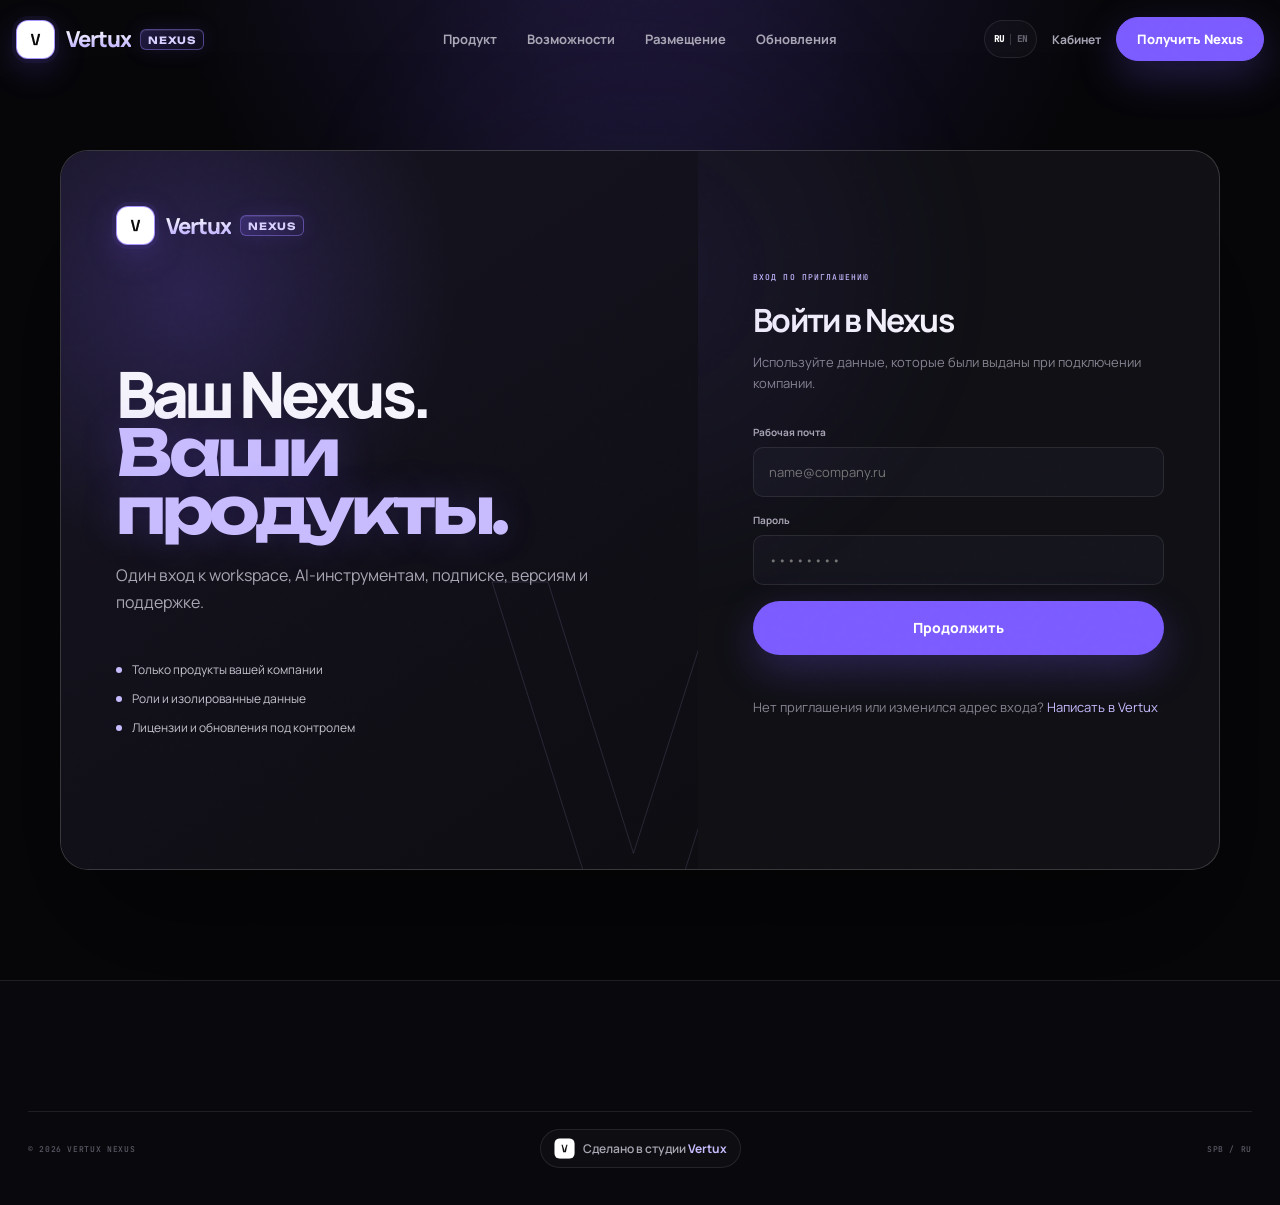
==== commit 765b92fb: "feat: polish Nexus cinematic showcase" ====
--- a/account.html
+++ b/account.html
@@ -3,7 +3,7 @@
 <head>
   <meta charset="utf-8"><meta name="viewport" content="width=device-width,initial-scale=1"><meta name="theme-color" content="#07070a">
   <meta name="description" content="Вход в клиентский кабинет Vertux Nexus."><title>Вход — Vertux Nexus</title>
-  <link rel="icon" href="icon.svg" type="image/svg+xml"><link rel="stylesheet" href="assets/fonts/fonts.css"><link rel="stylesheet" href="assets/site.css?v=2">
+  <link rel="icon" href="icon.svg" type="image/svg+xml"><link rel="stylesheet" href="assets/fonts/fonts.css"><link rel="stylesheet" href="assets/site.css?v=5">
 </head>
 <body data-page="account">
   <div class="noise" aria-hidden="true"></div><div class="pointer-light" aria-hidden="true"></div>
@@ -17,5 +17,6 @@
     <section class="login-visual"><a class="brand" href="index.html"><span class="brand-icon"><img src="assets/vertux-mark.png" alt=""></span><span class="brand-name"><b>Vertux</b><small>NEXUS</small></span></a><h1 data-i18n-html="account.title">Ваш Nexus.<br><em>Ваши продукты.</em></h1><p data-i18n="account.lede">Один вход к workspace, AI-инструментам, подписке, версиям и поддержке.</p><div class="login-benefits"><span><i></i><span data-i18n="account.b1">Только продукты вашей компании</span></span><span><i></i><span data-i18n="account.b2">Роли и изолированные данные</span></span><span><i></i><span data-i18n="account.b3">Лицензии и обновления под контролем</span></span></div></section>
     <section class="login-form-wrap"><span data-i18n="account.formkicker">ВХОД ПО ПРИГЛАШЕНИЮ</span><h2 data-i18n="account.formtitle">Войти в Nexus</h2><p data-i18n="account.formlede">Используйте данные, которые были выданы при подключении компании.</p><form class="login-form" data-login-form><div class="field"><label for="email" data-i18n="account.email">Рабочая почта</label><input id="email" name="email" type="email" autocomplete="username" placeholder="name@company.ru"></div><div class="field"><label for="password" data-i18n="account.password">Пароль</label><input id="password" name="password" type="password" autocomplete="current-password" placeholder="••••••••"></div><button class="pill pill-primary pill-large" type="submit" data-i18n="account.submit">Продолжить</button><p class="login-message" data-login-message aria-live="polite"></p></form><p class="login-help"><span data-i18n="account.help">Нет приглашения или изменился адрес входа?</span> <a href="https://t.me/VertuxManager" target="_blank" rel="noopener noreferrer" data-i18n="account.contact">Написать в Vertux</a></p></section>
   </div></main>
-  <script src="assets/site.js?v=2"></script>
+  <footer class="site-footer"><div class="shell footer-bottom"><span>© 2026 VERTUX NEXUS</span><a class="studio-credit" href="https://vertux.online" target="_blank" rel="noopener noreferrer"><img src="assets/vertux-mark.png" alt=""><span data-i18n-html="footer.made">Сделано в студии <b>Vertux</b></span></a><span>SPB / RU</span></div></footer>
+  <script src="assets/site.js?v=5"></script>
 </body></html>
--- a/assets/site.css
+++ b/assets/site.css
@@ -17,7 +17,8 @@
   --cyan: #75e3ff;
   --mint: #62e4b4;
   --pink: #ff8ed8;
-  --display: 'Unbounded', system-ui, sans-serif;
+  --display: 'Manrope', system-ui, sans-serif;
+  --accent: 'Unbounded', system-ui, sans-serif;
   --body: 'Manrope', system-ui, sans-serif;
   --mono: 'JetBrains Mono', monospace;
   --shell: min(1320px, calc(100vw - 56px));
@@ -40,9 +41,11 @@
 .skip-link:focus { transform: none; }
 .noise { position: fixed; z-index: 200; inset: 0; pointer-events: none; opacity: .045; mix-blend-mode: soft-light; background-image: url("data:image/svg+xml,%3Csvg viewBox='0 0 180 180' xmlns='http://www.w3.org/2000/svg'%3E%3Cfilter id='n'%3E%3CfeTurbulence type='fractalNoise' baseFrequency='.82' numOctaves='3' stitchTiles='stitch'/%3E%3C/filter%3E%3Crect width='100%25' height='100%25' filter='url(%23n)' opacity='.65'/%3E%3C/svg%3E"); }
 .pointer-light { position: fixed; z-index: 0; width: 720px; height: 720px; left: var(--mx); top: var(--my); pointer-events: none; border-radius: 50%; background: radial-gradient(circle, rgba(124,92,255,.1), transparent 68%); transform: translate(-50%,-50%); filter: blur(18px); }
-.reveal { opacity: 0; transform: translateY(28px); transition: opacity .8s cubic-bezier(.2,.7,.2,1), transform .8s cubic-bezier(.2,.7,.2,1); }
-.reveal.visible { opacity: 1; transform: none; }
+.reveal { opacity: 1; transform: none; }
+.js.motion-ready .reveal { opacity: 0; transform: translateY(28px); transition: opacity .8s cubic-bezier(.2,.7,.2,1), transform .8s cubic-bezier(.2,.7,.2,1); }
+.js.motion-ready .reveal.visible { opacity: 1; transform: none; }
 .magnetic { will-change: transform; }
+:where(a,button,input):focus-visible { outline: 2px solid var(--violet-light); outline-offset: 4px; }
 
 /* Header */
 .site-header { position: fixed; z-index: 100; top: 0; left: 0; right: 0; border-bottom: 1px solid transparent; transition: background .3s, border-color .3s; }
@@ -51,9 +54,9 @@
 .brand { width: max-content; display: flex; align-items: center; gap: 11px; }
 .brand-icon { width: 39px; height: 39px; padding: 2px; display: grid; place-items: center; border: 1px solid rgba(124,92,255,.65); border-radius: 12px; background: #fff; box-shadow: 0 0 0 4px rgba(124,92,255,.08), 0 10px 32px rgba(124,92,255,.22); overflow: hidden; }
 .brand-icon img { width: 100%; height: 100%; object-fit: cover; border-radius: 9px; }
-.brand-name { display: flex; align-items: baseline; gap: 8px; }
+.brand-name { display: flex; align-items: center; gap: 9px; }
 .brand-name b { font: 720 22px/1 var(--body); letter-spacing: -.045em; background: linear-gradient(180deg,#fff 0%,#baabff 100%); -webkit-background-clip: text; background-clip: text; color: transparent; }
-.brand-name small { color: var(--dim); font: 600 8px/1 var(--mono); letter-spacing: .15em; }
+.brand-name small { padding: 5px 7px 4px; border: 1px solid rgba(156,130,255,.42); border-radius: 6px; background: linear-gradient(135deg,rgba(124,92,255,.24),rgba(124,92,255,.06)); color: #d8d0ff; font: 650 10px/1 var(--accent); letter-spacing: .08em; box-shadow: inset 0 1px rgba(255,255,255,.08),0 0 20px rgba(124,92,255,.13); }
 .main-nav { display: flex; align-items: center; gap: 30px; }
 .main-nav a { position: relative; color: var(--muted); font-size: 13px; font-weight: 650; transition: color .2s; }
 .main-nav a::after { content: ''; position: absolute; left: 0; right: 100%; bottom: -8px; height: 1px; background: var(--violet-light); transition: right .25s; }
@@ -77,43 +80,59 @@
 .menu-button span { width: 16px; height: 1px; display: block; margin: 4px auto; background: #fff; }
 
 /* Hero */
-.hero { position: relative; z-index: 1; min-height: 100vh; padding: 158px 0 116px; overflow: hidden; }
+.hero { position: relative; z-index: 1; min-height: 100vh; padding: 158px 0 116px; overflow: clip; }
 .hero-grid { position: absolute; z-index: -3; inset: 0; background-image: linear-gradient(rgba(255,255,255,.028) 1px,transparent 1px),linear-gradient(90deg,rgba(255,255,255,.028) 1px,transparent 1px); background-size: 76px 76px; mask-image: linear-gradient(#000 0%,rgba(0,0,0,.92) 67%,transparent 98%); }
 .hero::before { content: ''; position: absolute; z-index: -2; width: 1200px; height: 900px; top: -430px; left: 50%; transform: translateX(-50%); border-radius: 50%; background: radial-gradient(circle,rgba(124,92,255,.28),rgba(124,92,255,.08) 42%,transparent 70%); filter: blur(10px); }
 .hero-beam { position: absolute; z-index: -1; width: 850px; height: 2px; top: 520px; left: 50%; transform-origin: left; background: linear-gradient(90deg,transparent,rgba(124,92,255,.45),transparent); filter: blur(.2px); opacity: .5; }
 .beam-a { transform: rotate(25deg) translateX(-50%); }
 .beam-b { transform: rotate(155deg) translateX(-50%); }
 .hero-copy { position: relative; z-index: 3; max-width: 1080px; text-align: center; }
+.hero-ghost { position: absolute; z-index: -1; top: 78px; left: 50%; transform: translateX(-50%) scaleX(.94); color: transparent; -webkit-text-stroke: 1px rgba(200,188,255,.07); font: 750 clamp(150px,26vw,430px)/.8 var(--accent); letter-spacing: -.12em; white-space: nowrap; user-select: none; }
 .product-kicker { width: max-content; max-width: 100%; margin: 0 auto 25px; padding: 9px 14px; display: flex; align-items: center; gap: 9px; border: 1px solid rgba(124,92,255,.28); border-radius: 999px; background: rgba(124,92,255,.075); color: var(--violet-light); font: 550 9px var(--mono); letter-spacing: .13em; }
 .product-kicker span { width: 6px; height: 6px; border-radius: 50%; background: var(--mint); box-shadow: 0 0 12px var(--mint); }
-h1 { margin: 0; font: 650 clamp(54px,7.4vw,108px)/.95 var(--display); letter-spacing: -.08em; }
-h1 em, .section-heading h2 em, .final-inner h2 em { color: var(--violet-light); font-style: normal; text-shadow: 0 0 40px rgba(124,92,255,.22); }
+h1 { margin: 0; font: 720 clamp(62px,7.7vw,112px)/.91 var(--display); letter-spacing: -.075em; }
+h1 em, .section-heading h2 em, .final-inner h2 em { color: var(--violet-light); font-style: normal; font-family: var(--accent); font-weight: 620; letter-spacing: -.07em; text-shadow: 0 0 40px rgba(124,92,255,.22); }
 .hero-lede { max-width: 760px; margin: 30px auto 0; color: var(--muted); font-size: clamp(17px,1.45vw,20px); line-height: 1.7; }
 .hero-actions { margin-top: 31px; display: flex; justify-content: center; gap: 11px; flex-wrap: wrap; }
 .hero-note { margin: 18px auto 0; color: #6d6977; font: 550 8px var(--mono); letter-spacing: .12em; }
+.hero-status { width: min(850px,100%); margin: 34px auto 0; display: grid; grid-template-columns: repeat(3,1fr); border-top: 1px solid var(--line); border-bottom: 1px solid var(--line); background: linear-gradient(90deg,transparent,rgba(124,92,255,.055),transparent); }
+.hero-status > span { min-height: 72px; padding: 13px 20px; display: grid; grid-template-columns: auto 1fr; align-content: center; align-items: center; gap: 3px 12px; text-align: left; border-right: 1px solid var(--line); }
+.hero-status > span:last-child { border-right: 0; }
+.hero-status i { grid-row: 1/3; color: var(--violet-light); font: 550 9px var(--mono); font-style: normal; }
+.hero-status b { font-size: 12px; letter-spacing: -.02em; }
+.hero-status small { color: #666270; font: 550 8px var(--mono); letter-spacing: .08em; }
 
 /* Product window */
-.product-stage { position: relative; z-index: 5; margin-top: 76px; min-height: 790px; perspective: 1600px; }
-.stage-aura { position: absolute; left: 50%; top: 30px; width: 92%; height: 720px; transform: translateX(-50%); background: radial-gradient(ellipse,rgba(124,92,255,.22),rgba(124,92,255,.055) 45%,transparent 72%); filter: blur(25px); }
+.product-stage { position: relative; z-index: 5; height: 280vh; min-height: 2380px; margin-top: 20px; perspective: 1600px; --stage-progress: 0; }
+.stage-sticky { position: sticky; top: 72px; height: calc(100vh - 82px); min-height: 730px; display: grid; align-content: center; perspective: 1600px; }
+.stage-sticky::before { content: ''; position: absolute; z-index: 2; left: 50%; bottom: 8%; width: 58%; height: 32px; transform: translateX(-50%) scaleX(calc(.75 + var(--stage-progress) * .25)); border-radius: 50%; background: radial-gradient(ellipse,rgba(124,92,255,.34),rgba(0,0,0,.7) 58%,transparent 75%); filter: blur(12px); opacity: calc(.35 + var(--stage-progress) * .55); }
+.stage-aura { position: absolute; left: 50%; top: 3%; width: 94%; height: 88%; transform: translateX(-50%); background: radial-gradient(ellipse,rgba(124,92,255,.24),rgba(124,92,255,.055) 45%,transparent 72%); filter: blur(25px); }
 .stage-rings i { position: absolute; left: 50%; top: 50%; border: 1px solid rgba(124,92,255,.13); border-radius: 50%; transform: translate(-50%,-50%) rotate(-7deg); }
 .stage-rings i:nth-child(1) { width: 1220px; height: 430px; }
 .stage-rings i:nth-child(2) { width: 1010px; height: 350px; transform: translate(-50%,-50%) rotate(7deg); border-color: rgba(117,227,255,.08); }
 .stage-rings i:nth-child(3) { width: 790px; height: 280px; transform: translate(-50%,-50%) rotate(-15deg); }
-.product-window { position: relative; z-index: 4; width: min(1220px,96%); height: 720px; margin: 0 auto; border: 1px solid rgba(255,255,255,.2); border-radius: 26px; background: #0b0b0f; box-shadow: 0 85px 160px rgba(0,0,0,.65),0 0 100px rgba(124,92,255,.13),inset 0 1px rgba(255,255,255,.07); overflow: hidden; transform: translateY(var(--lift,0px)) scale(var(--stage-scale,1)) rotateX(var(--rx,2deg)) rotateY(var(--ry,0deg)); transition: transform .12s linear; }
+.product-window { position: relative; z-index: 4; width: min(1180px,90%); height: min(720px,calc(100vh - 132px)); min-height: 640px; margin: 0 auto; border: 1px solid rgba(255,255,255,.24); border-radius: 24px; background: #0b0b0f; box-shadow: 0 85px 160px rgba(0,0,0,.65),0 0 100px rgba(124,92,255,.15),inset 0 1px rgba(255,255,255,.1),0 0 0 7px rgba(8,8,12,.72); overflow: hidden; transform: translateY(var(--lift,0px)) scale(var(--stage-scale,1)) rotateX(var(--rx,2deg)) rotateY(var(--ry,0deg)); transition: transform .12s linear,box-shadow .4s; }
 .product-window::after { content: ''; position: absolute; z-index: 20; inset: 0; pointer-events: none; border-radius: inherit; background: linear-gradient(128deg,rgba(255,255,255,.13),transparent 13%,transparent 70%,rgba(124,92,255,.07)); mix-blend-mode: screen; }
-.stage-satellite { position: absolute; z-index: 7; min-width: 230px; padding: 13px 14px; display: grid; grid-template-columns: auto 1fr auto; align-items: center; gap: 11px; border: 1px solid rgba(255,255,255,.16); border-radius: 15px; background: rgba(18,18,25,.78); box-shadow: 0 25px 65px rgba(0,0,0,.42); backdrop-filter: blur(18px); opacity: 0; filter: blur(8px); transition: opacity .6s, transform .75s cubic-bezier(.2,.8,.2,1), filter .6s; }
+.stage-satellite { position: absolute; z-index: 7; min-width: 242px; padding: 14px 15px; display: grid; grid-template-columns: auto 1fr auto; align-items: center; gap: 11px; border: 1px solid rgba(255,255,255,.18); border-radius: 15px; background: rgba(18,18,25,.82); box-shadow: 0 25px 65px rgba(0,0,0,.42); backdrop-filter: blur(18px); opacity: 0; filter: blur(8px); pointer-events: none; transition: opacity .6s, transform .75s cubic-bezier(.2,.8,.2,1), filter .6s; }
 .stage-satellite .sat-icon { width: 35px; height: 35px; display: grid; place-items: center; border-radius: 10px; background: rgba(124,92,255,.16); color: var(--violet-light); font: 650 8px var(--mono); font-style: normal; }
 .stage-satellite .sat-icon.cyan { color: var(--cyan); background: rgba(117,227,255,.1); }
 .stage-satellite .sat-icon.pink { color: var(--pink); background: rgba(255,142,216,.1); }
 .stage-satellite .sat-icon.mint { color: var(--mint); background: rgba(98,228,180,.1); }
 .stage-satellite span { display: grid; gap: 4px; }
-.stage-satellite b { font-size: 10px; }
+.stage-satellite b { font-size: 11px; }
 .stage-satellite small { color: #716d7a; font: 550 8px var(--mono); }
 .stage-satellite > em { width: 7px; height: 7px; border-radius: 50%; background: var(--mint); box-shadow: 0 0 12px var(--mint); }
-.sat-1 { left: -2%; top: 18%; transform: translate(-45px,35px) rotate(-4deg); }
-.sat-2 { right: -1%; top: 26%; transform: translate(45px,30px) rotate(4deg); }
+.sat-1 { left: -1%; top: 18%; transform: translate(-45px,35px) rotate(-4deg); }
+.sat-2 { right: -1%; top: 28%; transform: translate(45px,30px) rotate(4deg); }
 .sat-3 { left: 1%; bottom: 18%; transform: translate(-40px,-25px) rotate(3deg); }
 .sat-4 { right: 1%; bottom: 14%; transform: translate(40px,-25px) rotate(-3deg); }
+.stage-progress { position: absolute; z-index: 8; left: 4px; top: 22%; width: 2px; height: 56%; border-radius: 99px; background: rgba(255,255,255,.08); overflow: hidden; }
+.stage-progress i { position: absolute; inset: 0; transform: scaleY(var(--stage-progress)); transform-origin: top; background: linear-gradient(var(--violet-light),var(--violet),var(--cyan)); box-shadow: 0 0 12px var(--violet); }
+.stage-chapters { position: absolute; z-index: 8; left: 18px; top: 50%; display: grid; gap: 17px; transform: translateY(-50%); }
+.stage-chapters span { display: grid; grid-template-columns: 20px auto; align-items: center; gap: 8px; color: #55515f; transition: color .35s,transform .35s; }
+.stage-chapters span.active { color: #fff; transform: translateX(5px); }
+.stage-chapters i { font: 550 8px var(--mono); font-style: normal; }
+.stage-chapters b { max-width: 72px; font: 650 9px/1.3 var(--body); }
 .product-stage.motion-1 .sat-1,.product-stage.motion-2 .sat-1,.product-stage.motion-3 .sat-1,.product-stage.motion-4 .sat-1 { opacity: 1; filter: none; transform: translate(0,0) rotate(-2deg); }
 .product-stage.motion-2 .sat-2,.product-stage.motion-3 .sat-2,.product-stage.motion-4 .sat-2 { opacity: 1; filter: none; transform: translate(0,0) rotate(2deg); }
 .product-stage.motion-3 .sat-3,.product-stage.motion-4 .sat-3 { opacity: 1; filter: none; transform: translate(0,0) rotate(1deg); }
@@ -217,6 +236,7 @@
 .coach-card h3 { margin: 23px 0 9px; font-size: 16px; line-height: 1.25; letter-spacing: -.03em; }
 .coach-card p { margin: 0; color: #85818e; font-size: 11px; line-height: 1.65; }
 .coach-card button { margin-top: 20px; padding: 9px 11px; border: 1px solid rgba(124,92,255,.25); border-radius: 8px; background: rgba(124,92,255,.1); color: var(--violet-light); font-size: 8px; font-weight: 700; }
+.coach-card button.done { border-color: rgba(98,228,180,.28); background: rgba(98,228,180,.09); color: var(--mint); }
 .coach-card.score > span { color: #706c79; font: 550 8px var(--mono); }
 .coach-card.score div { margin: 12px 0 8px; }
 .coach-card.score b { font: 650 35px var(--display); letter-spacing: -.05em; }
@@ -239,7 +259,7 @@
 .knowledge-item span { display: grid; gap: 6px; }
 .knowledge-item b { font-size: 12px; }
 .knowledge-item small { color: #716d7a; font-size: 9px; }
-.knowledge-item button { width: 31px; height: 31px; border: 1px solid rgba(124,92,255,.28); border-radius: 8px; background: rgba(124,92,255,.1); color: var(--violet-light); }
+.knowledge-item > i { width: 31px; height: 31px; display: grid; place-items: center; border: 1px solid rgba(124,92,255,.28); border-radius: 8px; background: rgba(124,92,255,.1); color: var(--violet-light); font-style: normal; }
 .knowledge-score { padding: 20px 15px; }
 .knowledge-score > span { color: #716d7a; font-size: 9px; }
 .knowledge-score > b { float: right; font-size: 11px; }
@@ -265,11 +285,11 @@
 
 /* Moving rail */
 .signal-rail { position: relative; z-index: 3; border-top: 1px solid var(--line); border-bottom: 1px solid var(--line); background: #0b0b0f; overflow: hidden; }
-.rail-track { width: max-content; height: 66px; display: flex; animation: railMove 34s linear infinite; }
+.rail-track { width: max-content; height: 66px; display: flex; will-change: transform; animation: railMove 48s linear infinite; }
 .rail-group { flex: none; display: flex; align-items: center; }
 .rail-group span { padding: 0 28px; color: #888491; font: 550 9px var(--mono); letter-spacing: .14em; white-space: nowrap; }
 .rail-group i { width: 6px; height: 6px; flex: none; border-radius: 50%; background: var(--violet); box-shadow: 0 0 10px var(--violet); }
-@keyframes railMove { to { transform: translateX(-50%); } }
+@keyframes railMove { to { transform: translate3d(-50%,0,0); } }
 
 /* Shared sections */
 .section { position: relative; z-index: 2; padding: 150px 0; }
@@ -325,7 +345,7 @@
 
 /* Product worlds */
 .product-story { background: var(--ink); overflow: hidden; }
-.story-glow { position: absolute; top: 180px; left: 50%; width: 1000px; height: 700px; transform: translateX(-50%); border-radius: 50%; background: radial-gradient(circle,rgba(124,92,255,.13),transparent 68%); filter: blur(20px); }
+.story-glow { position: absolute; top: 180px; left: 50%; width: 1000px; height: 700px; transform: translateX(-50%); border-radius: 50%; background: radial-gradient(circle,rgba(124,92,255,.13),transparent 68%); filter: blur(20px); pointer-events: none; }
 .world-switcher { width: max-content; max-width: 100%; margin: 62px auto 20px; padding: 6px; display: flex; border: 1px solid var(--line); border-radius: 999px; background: #111117; }
 .world-switcher button { min-height: 46px; padding: 0 18px; display: flex; align-items: center; gap: 9px; border: 0; border-radius: 999px; background: transparent; color: #797582; font-size: 11px; font-weight: 700; cursor: pointer; transition: color .25s,background .25s,box-shadow .25s; }
 .world-switcher button span { color: #514d5a; font: 550 8px var(--mono); }
@@ -348,26 +368,37 @@
 .kanban-columns { margin-top: 18px; display: grid; grid-template-columns: repeat(3,1fr); gap: 10px; }
 .kanban-columns > div { min-height: 355px; padding: 12px; border-radius: 12px; background: #15151d; }
 .kanban-columns small { color: #706c79; font: 550 8px var(--mono); }
-.kanban-columns i { height: 72px; margin-top: 10px; display: block; border: 1px solid var(--line); border-radius: 9px; background: linear-gradient(130deg,rgba(124,92,255,.12),rgba(255,255,255,.02)); }
+.kanban-task { position: relative; min-height: 70px; margin-top: 9px; padding: 10px; display: grid; align-content: start; gap: 5px; border: 1px solid var(--line); border-radius: 9px; background: linear-gradient(130deg,rgba(255,255,255,.045),rgba(255,255,255,.015)); overflow: hidden; }
+.kanban-task::before { content: ''; position: absolute; left: 0; top: 0; bottom: 0; width: 2px; background: #5e5969; }
+.kanban-task.violet::before { background: var(--violet); }.kanban-task.cyan::before { background: var(--cyan); }.kanban-task.pink::before { background: var(--pink); }.kanban-task.mint::before { background: var(--mint); }
+.kanban-task b { font-size: 10px; }.kanban-task span { color: #777381; font-size: 8px; }.kanban-task em { color: var(--violet-light); font: 550 7px var(--mono); font-style: normal; }
 .intelligence-art { display: grid; place-items: center; }
-.intel-orb { width: 230px; height: 230px; display: grid; place-items: center; border: 1px solid rgba(124,92,255,.45); border-radius: 50%; background: radial-gradient(circle at 40% 35%,#a896ff,var(--violet) 35%,#241657 72%); box-shadow: 0 0 0 35px rgba(124,92,255,.04),0 0 0 75px rgba(124,92,255,.025),0 0 100px rgba(124,92,255,.35); animation: orbFloat 5s ease-in-out infinite; }
+.intel-orb { position: relative; width: 210px; height: 210px; display: grid; place-items: center; border: 1px solid rgba(124,92,255,.45); border-radius: 50%; background: radial-gradient(circle at 40% 35%,#a896ff,var(--violet) 35%,#241657 72%); box-shadow: 0 0 0 35px rgba(124,92,255,.04),0 0 0 75px rgba(124,92,255,.025),0 0 100px rgba(124,92,255,.35); animation: orbFloat 5s ease-in-out infinite; }
 .intel-orb span { font: 650 45px var(--display); }
+.intel-orb > i { position: absolute; inset: -18px; border: 1px solid rgba(124,92,255,.17); border-radius: 50%; animation: orbit 8s linear infinite; }.intel-orb > i:nth-of-type(2) { inset: -42px; border-color: rgba(117,227,255,.1); animation-duration: 13s; animation-direction: reverse; }.intel-orb > i:nth-of-type(3) { inset: -70px; animation-duration: 18s; }
+@keyframes orbit { to { transform: rotate(360deg); } }
 @keyframes orbFloat { 50% { transform: translateY(-10px) rotate(2deg); } }
+.intel-call { position: absolute; left: 50%; top: 4%; width: min(360px,72%); min-height: 54px; padding: 9px 12px; display: grid; grid-template-columns: auto 1fr auto; align-items: center; gap: 12px; transform: translateX(-50%); border: 1px solid rgba(255,142,216,.23); border-radius: 12px; background: rgba(17,17,23,.88); box-shadow: 0 15px 35px rgba(0,0,0,.28); }
+.intel-call > span { display: flex; align-items: center; gap: 7px; }.intel-call > span i { width: 6px; height: 6px; border-radius: 50%; background: var(--pink); animation: pulseOpacity 1.2s infinite; }.intel-call b,.intel-call em { font: 550 8px var(--mono); font-style: normal; }.intel-call em { color: #aaa6b3; }
+.intel-call > div { height: 24px; display: flex; align-items: center; justify-content: center; gap: 3px; }.intel-call > div i { width: 2px; height: 45%; border-radius: 2px; background: var(--violet-light); animation: sound 1s ease-in-out infinite alternate; }.intel-call > div i:nth-child(2n) { height: 85%; animation-delay: -.25s; }.intel-call > div i:nth-child(3n) { height: 65%; animation-delay: -.5s; }
 .intel-message { position: absolute; min-width: 210px; margin: 0; padding: 14px 16px; border: 1px solid var(--line-strong); border-radius: 13px; background: rgba(22,22,29,.86); box-shadow: 0 25px 50px rgba(0,0,0,.33); backdrop-filter: blur(14px); font-size: 11px; }
 .intel-message small { display: block; margin-top: 5px; color: var(--violet-light); font: 550 8px var(--mono); }
 .intel-message.m1 { left: 0; top: 13%; }
 .intel-message.m2 { right: 0; top: 35%; }
 .intel-message.m3 { left: 7%; bottom: 12%; }
-.operations-art { display: flex; align-items: center; justify-content: center; }
+.operations-art { display: flex; align-items: center; justify-content: center; padding-bottom: 130px; }
 .ops-node { width: 190px; min-height: 155px; padding: 20px; display: grid; place-items: center; align-content: center; gap: 12px; border: 1px solid rgba(124,92,255,.3); border-radius: 18px; background: #15151d; box-shadow: 0 30px 60px rgba(0,0,0,.3); }
 .ops-node i { width: 55px; height: 55px; display: grid; place-items: center; border-radius: 14px; background: rgba(124,92,255,.15); color: var(--violet-light); font: 650 10px var(--mono); font-style: normal; }
 .ops-node span { color: #aaa6b3; font: 550 8px var(--mono); }
+.ops-node small { color: #666270; font: 550 7px var(--mono); text-align: center; }
 .ops-node.local { border-color: rgba(117,227,255,.25); }
 .ops-node.local i { background: rgba(117,227,255,.1); color: var(--cyan); }
 .ops-path { width: 170px; height: 1px; display: flex; align-items: center; justify-content: space-around; background: linear-gradient(90deg,var(--violet),var(--cyan)); }
 .ops-path i { width: 7px; height: 7px; border-radius: 50%; background: #fff; box-shadow: 0 0 12px var(--cyan); animation: pulseOpacity 1.4s infinite; }
 .ops-path i:nth-child(2) { animation-delay: -.45s; }
 .ops-path i:nth-child(3) { animation-delay: -.9s; }
+.ops-log { position: absolute; left: 8%; right: 8%; bottom: 13px; padding: 8px 15px; border: 1px solid var(--line); border-radius: 13px; background: rgba(12,12,17,.88); }
+.ops-log > span { min-height: 35px; display: grid; grid-template-columns: auto 1fr auto; align-items: center; gap: 9px; border-bottom: 1px solid rgba(255,255,255,.055); }.ops-log > span:last-child { border-bottom: 0; }.ops-log i { width: 6px; height: 6px; border-radius: 50%; background: var(--mint); }.ops-log b { font-size: 9px; }.ops-log em { color: #797583; font: 550 8px var(--mono); font-style: normal; }
 
 /* Deployment */
 .section-violet { background: radial-gradient(circle at 80% 0,rgba(124,92,255,.18),transparent 38%),linear-gradient(180deg,#171421,#100f17); border-top: 1px solid rgba(200,188,255,.12); border-bottom: 1px solid rgba(200,188,255,.1); }
@@ -414,7 +445,7 @@
 .portal-footer { min-height: 70px; margin-top: 12px; padding: 0 15px; display: grid; grid-template-columns: auto 1fr auto; align-items: center; gap: 10px; border: 1px solid var(--line); border-radius: 13px; background: #14141b; }
 .portal-footer span { color: #777381; font-size: 9px; }
 .portal-footer b { font-size: 10px; }
-.portal-footer button { min-height: 35px; padding: 0 12px; border: 1px solid var(--line); border-radius: 8px; background: #1a1a23; color: #c1bdc8; font-size: 8px; }
+.portal-footer a { min-height: 35px; padding: 0 12px; display: inline-flex; align-items: center; border: 1px solid var(--line); border-radius: 8px; background: #1a1a23; color: #c1bdc8; font-size: 9px; }
 
 /* Final and footer */
 .final-cta { position: relative; z-index: 2; min-height: 820px; display: grid; place-items: center; background: radial-gradient(circle at 50% 55%,rgba(124,92,255,.16),transparent 45%),#07070a; overflow: hidden; }
@@ -439,7 +470,7 @@
 .footer-grid nav a:hover { color: #fff; }
 .footer-bottom { min-height: 74px; margin-top: 55px; display: grid; grid-template-columns: 1fr auto 1fr; align-items: center; border-top: 1px solid var(--line); color: #5d5966; font: 550 8px var(--mono); letter-spacing: .08em; }
 .footer-bottom > span:last-child { justify-self: end; }
-.studio-credit { padding: 8px 13px; display: flex; align-items: center; gap: 8px; border: 1px solid var(--line); border-radius: 999px; background: rgba(255,255,255,.025); color: #aaa6b3; font-family: var(--body); font-size: 9px; letter-spacing: 0; }
+.studio-credit { padding: 8px 13px; display: flex; align-items: center; gap: 8px; border: 1px solid var(--line); border-radius: 999px; background: rgba(255,255,255,.025); color: #aaa6b3; font-family: var(--body); font-size: 12px; letter-spacing: 0; }
 .studio-credit img { width: 21px; height: 21px; border-radius: 6px; }
 .studio-credit b { color: var(--violet-light); }
 
@@ -503,7 +534,9 @@
   .main-nav.open { opacity: 1; visibility: visible; transform: none; }
   .nav-actions { margin-right: 50px; }
   .menu-button { position: absolute; right: 8px; display: block; }
-  .product-stage { min-height: 700px; }
+  .product-stage { height: auto; min-height: 760px; }
+  .stage-sticky { position: relative; top: auto; height: auto; min-height: 760px; display: grid; align-content: center; }
+  .stage-progress,.stage-chapters { display: none; }
   .stage-satellite { min-width: 190px; }
   .sat-1,.sat-3 { left: -1%; }
   .sat-2,.sat-4 { right: -1%; }
@@ -521,7 +554,10 @@
   .nav-actions .nav-login { display: none; }
   .hero { padding-top: 135px; }
   h1 { font-size: clamp(45px,11vw,72px); }
-  .product-stage { min-height: 720px; }
+  .hero-status { grid-template-columns: 1fr; max-width: 520px; }
+  .hero-status > span { min-height: 62px; border-right: 0; border-bottom: 1px solid var(--line); }
+  .hero-status > span:last-child { border-bottom: 0; }
+  .product-stage,.stage-sticky { min-height: 720px; }
   .stage-satellite { display: none; }
   .product-window { width: 100%; height: 660px; }
   .product-ui { display: block; }
@@ -570,7 +606,8 @@
   .site-header.scrolled { background: rgba(7,7,10,.92); }
   .brand-icon { width: 35px; height: 35px; }
   .brand-name b { font-size: 19px; }
-  .brand-name small { display: none; }
+  .brand-name { gap: 6px; }
+  .brand-name small { display: block; padding: 4px 5px 3px; font-size: 8px; }
   .nav-actions { margin-right: 46px; gap: 6px; }
   .nav-cta { display: none; }
   .language { height: 36px; }
@@ -584,38 +621,45 @@
   .hero-actions { display: grid; }
   .hero-actions .pill { width: 100%; }
   .hero-note { max-width: 300px; line-height: 1.6; }
-  .product-stage { width: calc(100vw - 12px); min-height: 690px; margin-top: 55px; }
-  .product-window { height: 640px; border-radius: 17px; }
+  .hero-status { margin-top: 25px; }
+  .hero-status > span { padding-inline: 15px; }
+  .product-stage { width: calc(100vw - 12px); min-height: 706px; margin-top: 45px; }
+  .stage-sticky { min-height: 706px; }
+  .stage-sticky::before { bottom: 1%; width: 75%; }
+  .product-window { width: 100%; height: 660px; min-height: 0; border-radius: 17px; box-shadow: 0 40px 80px rgba(0,0,0,.55),0 0 50px rgba(124,92,255,.12); }
   .window-bar { height: 46px; padding: 0 11px; grid-template-columns: 1fr auto; }
   .window-address { justify-self: end; padding: 6px 10px; font-size: 7px; }
   .window-health { display: none; }
   .product-ui { height: calc(100% - 46px); }
-  .app-sidebar { height: 62px; }
-  .app-brand img { width: 31px; height: 31px; }
-  .side-item { min-height: 38px; }
-  .app-content { height: calc(100% - 62px); }
+  .app-sidebar { height: 66px; padding: 8px 5px; }
+  .app-brand { display: none; }
+  .side-item { min-height: 48px; padding: 0 3px; flex-direction: column; gap: 4px; border-radius: 8px; font-size: 9px; }
+  .side-item svg { width: 16px; height: 16px; }
+  .side-item span { display: block; font-size: 10px; white-space: nowrap; }
+  .app-content { height: calc(100% - 66px); }
   .demo-panel { padding: 18px 14px; }
   .demo-heading h2 { font-size: 19px; }
-  .demo-heading p { font-size: 10px; line-height: 1.5; }
+  .demo-heading p { font-size: 11px; line-height: 1.55; }
+  .demo-eyebrow { font-size: 9px; }
   .demo-action,.shield-badge,.recording { display: none; }
   .metric-grid { grid-template-columns: repeat(3,1fr); gap: 6px; }
   .metric-grid article { min-height: 92px; padding: 11px 8px; }
-  .metric-grid span { font-size: 8px; }
+  .metric-grid span { font-size: 10px; }
   .metric-grid b { font-size: 19px; }
   .product-line { min-height: 58px; padding-inline: 8px; }
   .glyph { width: 30px; height: 30px; }
-  .product-line b { font-size: 9px; }
-  .product-line small { font-size: 7px; }
+  .product-line b { font-size: 11px; }
+  .product-line small { font-size: 9px; }
   .transcript,.conversation { min-height: 425px; }
-  .speech p { width: 94%; font-size: 9px; }
-  .chat-messages p { font-size: 9px; }
+  .speech p { width: 94%; font-size: 11px; }
+  .chat-messages p { font-size: 11px; }
   .node-map { min-height: 400px; grid-template-columns: 1fr; align-content: center; gap: 55px; }
   .node-link { width: 1px; height: 55px; margin: 0 auto; background: linear-gradient(var(--violet),var(--cyan)); }
   .node-link i { left: -3px; top: 0; animation: packetVertical 2s linear infinite; }
   .node-link span { top: 20px; left: 18px; transform: none; }
   @keyframes packetVertical { to { top: calc(100% - 8px); } }
   .node-events { display: none; }
-  .stage-caption { font-size: 7px; text-align: center; }
+  .stage-caption { margin-top: 11px; font-size: 9px; line-height: 1.45; text-align: center; }
   .rail-track { height: 58px; }
   .section { padding: 105px 0; }
   .section-heading h2 { font-size: clamp(37px,11vw,58px); }
@@ -626,20 +670,25 @@
   .pipeline-visual { height: 300px; padding: 12px; gap: 6px; transform: none; }
   .pipeline-visual > div { padding: 8px; }
   .world-switcher { width: 100%; overflow-x: auto; justify-content: flex-start; border-radius: 15px; }
+  .world-switcher,.kanban-columns { scrollbar-width: none; }
+  .world-switcher::-webkit-scrollbar,.kanban-columns::-webkit-scrollbar { display: none; }
   .world-switcher button { flex: none; }
-  .world-stage { min-height: 820px; border-radius: 21px; }
-  .world-panel { padding: 28px 20px; gap: 28px; }
+  .world-stage { min-height: 0; border-radius: 21px; overflow: visible; }
+  .world-panel { position: relative; inset: auto; padding: 28px 20px; display: none; gap: 28px; opacity: 1; visibility: visible; transform: none; }
+  .world-panel.active { display: grid; }
   .world-copy h3 { font-size: 35px; }
   .world-copy > p { font-size: 14px; }
-  .world-art { height: 360px; }
+  .world-art { height: 420px; }
   .kanban-art { padding: 14px; transform: none; }
-  .kanban-columns > div { min-height: 245px; padding: 8px; }
-  .kanban-columns i { height: 52px; }
+  .kanban-columns { grid-template-columns: repeat(3,minmax(135px,1fr)); overflow-x: auto; padding-bottom: 8px; }
+  .kanban-columns > div { min-height: 300px; padding: 8px; }
+  .kanban-task { min-height: 68px; }.kanban-task b { font-size: 10px; }.kanban-task span { font-size: 9px; }.kanban-task em { font-size: 8px; }
   .intel-orb { width: 150px; height: 150px; }
   .intel-message { min-width: 160px; padding: 11px; font-size: 9px; }
-  .operations-art { flex-direction: column; }
+  .operations-art { flex-direction: column; padding-bottom: 118px; }
   .ops-node { width: 175px; min-height: 115px; }
   .ops-path { width: 1px; height: 95px; flex-direction: column; background: linear-gradient(var(--violet),var(--cyan)); }
+  .ops-log { left: 0; right: 0; bottom: 0; }
   .deploy-card { padding: 25px; }
   .portal-card { min-height: 530px; padding: 14px; }
   .portal-plan { padding: 15px; }
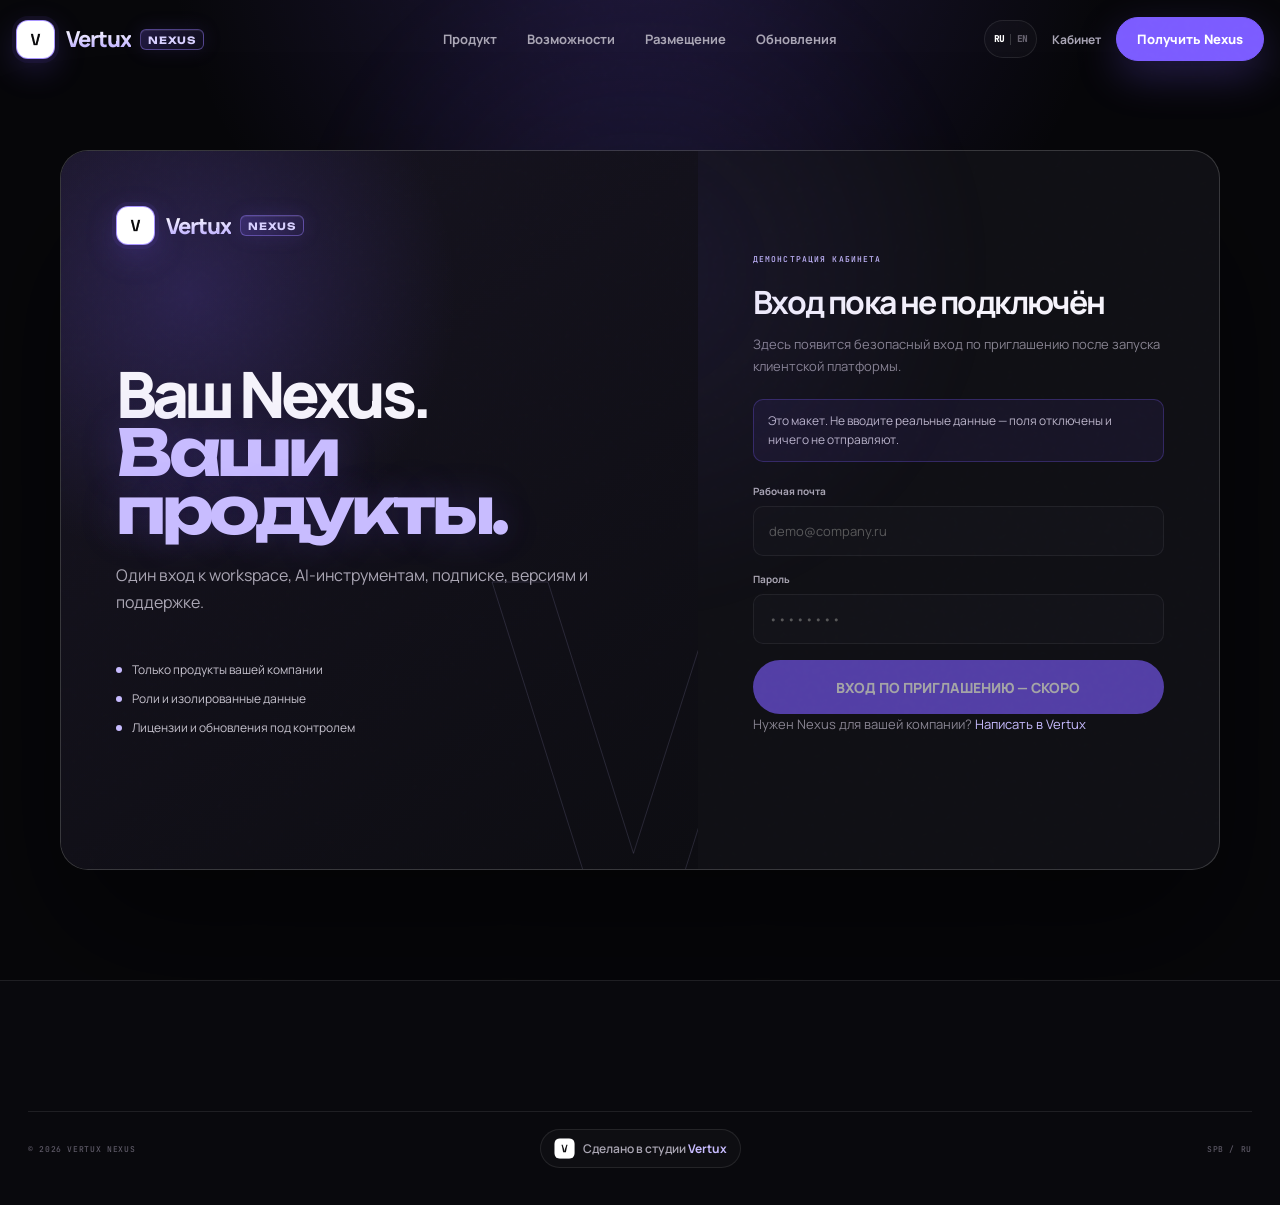
==== commit 2f68a20a: "Redesign Nexus around universal workflows" ====
--- a/account.html
+++ b/account.html
@@ -2,21 +2,21 @@
 <html lang="ru">
 <head>
   <meta charset="utf-8"><meta name="viewport" content="width=device-width,initial-scale=1"><meta name="theme-color" content="#07070a">
-  <meta name="description" content="Вход в клиентский кабинет Vertux Nexus."><title>Вход — Vertux Nexus</title>
-  <link rel="icon" href="icon.svg" type="image/svg+xml"><link rel="stylesheet" href="assets/fonts/fonts.css"><link rel="stylesheet" href="assets/site.css?v=5">
+  <meta name="description" content="Демонстрация будущего клиентского кабинета Vertux Nexus." data-i18n-content="meta.accountDescription"><title>Вход — Vertux Nexus</title>
+  <link rel="icon" href="icon.svg" type="image/svg+xml"><link rel="stylesheet" href="assets/fonts/fonts.css"><link rel="stylesheet" href="assets/site.css?v=6">
 </head>
 <body data-page="account">
   <div class="noise" aria-hidden="true"></div><div class="pointer-light" aria-hidden="true"></div>
   <header class="site-header" id="siteHeader"><div class="nav-wrap">
     <a class="brand" href="index.html"><span class="brand-icon"><img src="assets/vertux-mark.png" alt=""></span><span class="brand-name"><b>Vertux</b><small>NEXUS</small></span></a>
-    <nav class="main-nav" id="mainNav"><a href="index.html#product" data-i18n="nav.product">Продукт</a><a href="index.html#solutions" data-i18n="nav.solutions">Возможности</a><a href="index.html#deployment" data-i18n="nav.deployment">Размещение</a><a href="updates.html" data-i18n="nav.updates">Обновления</a></nav>
-    <div class="nav-actions"><button class="language" type="button" data-lang-toggle><span data-lang="ru">RU</span><i></i><span data-lang="en">EN</span></button><a class="nav-login" href="account.html" data-i18n="nav.account">Кабинет</a><a class="pill pill-primary nav-cta" href="download.html" data-i18n="nav.get">Получить Nexus</a></div>
-    <button class="menu-button" id="menuButton" type="button" aria-expanded="false" aria-controls="mainNav" aria-label="Открыть меню"><span></span><span></span></button>
+    <nav class="main-nav" id="mainNav" aria-label="Главная навигация" data-i18n-aria="aria.mainNav"><a href="index.html#product" data-i18n="nav.product">Продукт</a><a href="index.html#solutions" data-i18n="nav.solutions">Возможности</a><a href="index.html#deployment" data-i18n="nav.deployment">Размещение</a><a href="updates.html" data-i18n="nav.updates">Обновления</a></nav>
+    <div class="nav-actions"><button class="language" type="button" data-lang-toggle aria-label="Сменить язык" data-i18n-aria="aria.language"><span data-lang="ru">RU</span><i></i><span data-lang="en">EN</span></button><a class="nav-login" href="account.html" data-i18n="nav.account">Кабинет</a><a class="pill pill-primary nav-cta" href="download.html" data-i18n="nav.get">Получить Nexus</a></div>
+    <button class="menu-button" id="menuButton" type="button" aria-expanded="false" aria-controls="mainNav" aria-label="Открыть меню" data-i18n-aria="aria.menu"><span></span><span></span></button>
   </div></header>
   <main class="subpage"><div class="login-shell reveal">
     <section class="login-visual"><a class="brand" href="index.html"><span class="brand-icon"><img src="assets/vertux-mark.png" alt=""></span><span class="brand-name"><b>Vertux</b><small>NEXUS</small></span></a><h1 data-i18n-html="account.title">Ваш Nexus.<br><em>Ваши продукты.</em></h1><p data-i18n="account.lede">Один вход к workspace, AI-инструментам, подписке, версиям и поддержке.</p><div class="login-benefits"><span><i></i><span data-i18n="account.b1">Только продукты вашей компании</span></span><span><i></i><span data-i18n="account.b2">Роли и изолированные данные</span></span><span><i></i><span data-i18n="account.b3">Лицензии и обновления под контролем</span></span></div></section>
-    <section class="login-form-wrap"><span data-i18n="account.formkicker">ВХОД ПО ПРИГЛАШЕНИЮ</span><h2 data-i18n="account.formtitle">Войти в Nexus</h2><p data-i18n="account.formlede">Используйте данные, которые были выданы при подключении компании.</p><form class="login-form" data-login-form><div class="field"><label for="email" data-i18n="account.email">Рабочая почта</label><input id="email" name="email" type="email" autocomplete="username" placeholder="name@company.ru"></div><div class="field"><label for="password" data-i18n="account.password">Пароль</label><input id="password" name="password" type="password" autocomplete="current-password" placeholder="••••••••"></div><button class="pill pill-primary pill-large" type="submit" data-i18n="account.submit">Продолжить</button><p class="login-message" data-login-message aria-live="polite"></p></form><p class="login-help"><span data-i18n="account.help">Нет приглашения или изменился адрес входа?</span> <a href="https://t.me/VertuxManager" target="_blank" rel="noopener noreferrer" data-i18n="account.contact">Написать в Vertux</a></p></section>
+    <section class="login-form-wrap"><span data-i18n="account.formkicker">ДЕМОНСТРАЦИЯ КАБИНЕТА</span><h2 data-i18n="account.formtitle">Вход пока не подключён</h2><p data-i18n="account.formlede">Здесь появится безопасный вход по приглашению после запуска клиентской платформы.</p><p class="login-demo-note" id="loginDemoNotice" data-i18n="account.demoNotice">Это макет. Не вводите реальные данные — поля отключены и ничего не отправляют.</p><form class="login-form" aria-describedby="loginDemoNotice"><div class="field"><label for="email" data-i18n="account.email">Рабочая почта</label><input id="email" name="email" type="email" autocomplete="off" placeholder="demo@company.ru" disabled></div><div class="field"><label for="password" data-i18n="account.password">Пароль</label><input id="password" name="password" type="password" autocomplete="off" placeholder="••••••••" disabled></div><button class="pill pill-primary pill-large" type="button" disabled data-i18n="account.submit">ВХОД ПО ПРИГЛАШЕНИЮ — СКОРО</button></form><p class="login-help"><span data-i18n="account.help">Нужен Nexus для вашей компании?</span> <a href="https://t.me/VertuxManager" target="_blank" rel="noopener noreferrer" data-i18n="account.contact">Написать в Vertux</a></p></section>
   </div></main>
   <footer class="site-footer"><div class="shell footer-bottom"><span>© 2026 VERTUX NEXUS</span><a class="studio-credit" href="https://vertux.online" target="_blank" rel="noopener noreferrer"><img src="assets/vertux-mark.png" alt=""><span data-i18n-html="footer.made">Сделано в студии <b>Vertux</b></span></a><span>SPB / RU</span></div></footer>
-  <script src="assets/site.js?v=5"></script>
+  <script src="assets/site.js?v=6"></script>
 </body></html>
--- a/assets/site.css
+++ b/assets/site.css
@@ -94,7 +94,7 @@
 h1 em, .section-heading h2 em, .final-inner h2 em { color: var(--violet-light); font-style: normal; font-family: var(--accent); font-weight: 620; letter-spacing: -.07em; text-shadow: 0 0 40px rgba(124,92,255,.22); }
 .hero-lede { max-width: 760px; margin: 30px auto 0; color: var(--muted); font-size: clamp(17px,1.45vw,20px); line-height: 1.7; }
 .hero-actions { margin-top: 31px; display: flex; justify-content: center; gap: 11px; flex-wrap: wrap; }
-.hero-note { margin: 18px auto 0; color: #6d6977; font: 550 8px var(--mono); letter-spacing: .12em; }
+.hero-note { margin: 18px auto 0; color: #817c8b; font: 550 9px var(--mono); letter-spacing: .11em; }
 .hero-status { width: min(850px,100%); margin: 34px auto 0; display: grid; grid-template-columns: repeat(3,1fr); border-top: 1px solid var(--line); border-bottom: 1px solid var(--line); background: linear-gradient(90deg,transparent,rgba(124,92,255,.055),transparent); }
 .hero-status > span { min-height: 72px; padding: 13px 20px; display: grid; grid-template-columns: auto 1fr; align-content: center; align-items: center; gap: 3px 12px; text-align: left; border-right: 1px solid var(--line); }
 .hero-status > span:last-child { border-right: 0; }
@@ -146,6 +146,7 @@
 .window-health i { width: 6px; height: 6px; border-radius: 50%; background: var(--mint); box-shadow: 0 0 9px var(--mint); }
 .product-ui { height: calc(100% - 54px); display: grid; grid-template-columns: 220px 1fr; }
 .app-sidebar { position: relative; padding: 23px 15px; border-right: 1px solid var(--line); background: #0b0b10; }
+.sidebar-tabs { display: grid; }
 .app-brand { padding: 0 8px 24px; display: flex; align-items: center; gap: 10px; }
 .app-brand img { width: 34px; height: 34px; border-radius: 9px; }
 .app-brand span { display: grid; gap: 2px; }
@@ -287,14 +288,14 @@
 .signal-rail { position: relative; z-index: 3; border-top: 1px solid var(--line); border-bottom: 1px solid var(--line); background: #0b0b0f; overflow: hidden; }
 .rail-track { width: max-content; height: 66px; display: flex; will-change: transform; animation: railMove 48s linear infinite; }
 .rail-group { flex: none; display: flex; align-items: center; }
-.rail-group span { padding: 0 28px; color: #888491; font: 550 9px var(--mono); letter-spacing: .14em; white-space: nowrap; }
+.rail-group span { padding: 0 28px; color: #96919f; font: 550 10px var(--mono); letter-spacing: .14em; white-space: nowrap; }
 .rail-group i { width: 6px; height: 6px; flex: none; border-radius: 50%; background: var(--violet); box-shadow: 0 0 10px var(--violet); }
 @keyframes railMove { to { transform: translate3d(-50%,0,0); } }
 
 /* Shared sections */
 .section { position: relative; z-index: 2; padding: 150px 0; }
 .section-graphite { background: linear-gradient(180deg,#111117,#0d0d12); border-top: 1px solid rgba(255,255,255,.055); border-bottom: 1px solid rgba(255,255,255,.055); }
-.section-code { margin: 0; color: var(--violet-light); font: 550 9px var(--mono); letter-spacing: .14em; }
+.section-code { margin: 0; color: var(--violet-light); font: 550 10px var(--mono); letter-spacing: .14em; }
 .section-heading { max-width: 940px; }
 .section-heading h2 { margin: 20px 0 22px; font: 650 clamp(43px,6vw,84px)/1 var(--display); letter-spacing: -.075em; }
 .section-heading > p:last-child { max-width: 690px; margin: 0; color: var(--muted); font-size: 18px; line-height: 1.72; }
@@ -518,12 +519,15 @@
 .login-form-wrap > span { color: var(--violet-light); font: 550 8px var(--mono); letter-spacing: .14em; }
 .login-form-wrap h2 { margin: 16px 0 10px; font: 650 32px var(--display); letter-spacing: -.05em; }
 .login-form-wrap > p { margin: 0 0 30px; color: #878390; font-size: 13px; line-height: 1.65; }
+.login-form-wrap > .login-demo-note { margin: -8px 0 22px; padding: 12px 14px; border: 1px solid rgba(124,92,255,.28); border-radius: 10px; background: rgba(124,92,255,.08); color: #bbb5ca; font-size: 12px; line-height: 1.55; }
 .login-form { display: grid; gap: 16px; }
 .field { display: grid; gap: 8px; }
 .field label { color: #aaa6b3; font-size: 10px; font-weight: 700; }
 .field input { height: 50px; padding: 0 15px; border: 1px solid var(--line); border-radius: 10px; outline: none; background: #15151d; color: #fff; font-size: 13px; transition: border-color .2s,box-shadow .2s; }
 .field input:focus { border-color: var(--violet); box-shadow: 0 0 0 3px rgba(124,92,255,.12); }
+.field input:disabled { opacity: .72; cursor: not-allowed; }
 .login-form .pill { border: 0; cursor: pointer; }
+.login-form .pill:disabled { opacity: .62; cursor: not-allowed; box-shadow: none; }
 .login-message { min-height: 22px; margin: 4px 0 0; color: var(--violet-light); font-size: 11px; line-height: 1.5; }
 .login-help { margin-top: 25px; color: #777381; font-size: 10px; line-height: 1.6; }
 .login-help a { color: var(--violet-light); }
@@ -562,6 +566,7 @@
   .product-window { width: 100%; height: 660px; }
   .product-ui { display: block; }
   .app-sidebar { height: 74px; padding: 10px; display: flex; align-items: center; gap: 5px; border-right: 0; border-bottom: 1px solid var(--line); }
+  .sidebar-tabs { min-width: 0; display: flex; flex: 1; gap: 5px; }
   .app-brand { padding: 0 6px 0 0; }
   .app-brand span { display: none; }
   .sidebar-label,.sidebar-bottom { display: none; }
@@ -712,9 +717,358 @@
   .login-form-wrap { padding: 45px 24px; }
 }
 
+/* Compact changelog */
+.updates-page { padding-top: 132px; }
+.updates-heading { margin-bottom: 54px; padding-bottom: 34px; display:flex; align-items:flex-end; justify-content:space-between; gap:32px; border-bottom:1px solid var(--line); }
+.updates-heading h1 { margin:15px 0 0; font:650 clamp(44px,6vw,76px)/1 var(--display); letter-spacing:-.07em; }
+.updates-heading > div:first-child > p:last-child { max-width:650px; margin:18px 0 0; color:var(--muted); font-size:17px; line-height:1.65; }
+.updates-heading .subpage-actions { flex:none; }
+.changelog-layout { display:grid; grid-template-columns:250px minmax(0,1fr); align-items:start; gap:48px; }
+.changelog-index { position:sticky; top:110px; padding:22px; border:1px solid var(--line); border-radius:16px; background:#111117; }
+.changelog-index > span { color:#777381; font:600 9px var(--mono); letter-spacing:.1em; }
+.changelog-index > b { display:block; margin:13px 0 15px; color:var(--violet-light); font:650 38px var(--display); letter-spacing:-.05em; }
+.changelog-index p { margin:0; color:#8c8895; font-size:12px; line-height:1.65; }
+.changelog-index a { margin-top:20px; display:inline-flex; color:var(--violet-light); font-size:11px; }
+.changelog-list { display:grid; gap:12px; }
+.release { padding:26px 28px; border:1px solid var(--line); border-radius:17px; background:#111117; }
+.release-current { border-color:rgba(124,92,255,.35); background:linear-gradient(135deg,rgba(124,92,255,.09),#111117 42%); }
+.release-planned { border-style:dashed; }
+.release header { display:flex; align-items:center; justify-content:space-between; gap:20px; }
+.release header > div { display:flex; align-items:center; gap:13px; }
+.release header b { color:var(--violet-light); font:650 13px var(--mono); }
+.release header span { color:#6e6a77; font:550 9px var(--mono); }
+.release-status { padding:6px 9px; border:1px solid currentColor; border-radius:999px; font:600 8px var(--mono); font-style:normal; }
+.release-status.released { color:var(--mint); background:rgba(98,228,180,.055); }
+.release-status.planned { color:#a7a1b0; background:rgba(255,255,255,.03); }
+.release h2 { margin:22px 0 16px; font:650 25px/1.15 var(--display); letter-spacing:-.045em; }
+.release ul { margin:0; padding:0; display:grid; list-style:none; }
+.release li { min-height:48px; padding:10px 0; display:grid; grid-template-columns:92px 1fr; align-items:start; gap:14px; border-top:1px solid rgba(255,255,255,.055); }
+.release li p { margin:0; color:#aaa6b4; font-size:13px; line-height:1.55; }
+.change-tag { width:max-content; min-width:80px; padding:5px 7px; border-radius:6px; font:600 8px var(--mono); text-align:center; }
+.change-tag.added { color:var(--mint); background:rgba(98,228,180,.08); }
+.change-tag.changed { color:var(--cyan); background:rgba(117,227,255,.07); }
+.change-tag.fixed { color:#f1c2e1; background:rgba(255,142,216,.08); }
+.change-tag.planned { color:#aaa4b4; background:rgba(255,255,255,.055); }
+
+@media (max-width: 860px) {
+  .updates-heading { align-items:flex-start; flex-direction:column; }
+  .updates-heading .subpage-actions { margin-top:0; }
+  .changelog-layout { grid-template-columns:1fr; gap:18px; }
+  .changelog-index { position:relative; top:auto; }
+}
+
+@media (max-width: 600px) {
+  .updates-page { padding-top:110px; }
+  .updates-heading { margin-bottom:30px; padding-bottom:25px; }
+  .updates-heading h1 { font-size:46px; }
+  .updates-heading > div:first-child > p:last-child { font-size:15px; }
+  .release { padding:20px 17px; }
+  .release header { align-items:flex-start; }
+  .release header > div { align-items:flex-start; flex-direction:column; gap:5px; }
+  .release h2 { font-size:22px; }
+  .release li { grid-template-columns:1fr; gap:7px; }
+  .release li p { font-size:12px; }
+}
+
 @media (prefers-reduced-motion: reduce) {
   html { scroll-behavior: auto; }
   *,*::before,*::after { animation-duration: .01ms !important; animation-iteration-count: 1 !important; transition-duration: .01ms !important; }
   .rail-track { transform: none !important; }
   .rail-group[aria-hidden="true"] { display: none; }
 }
+
+/* Universal Nexus narrative - v6 */
+.hero-lede { max-width: 790px; font-size: 18px; line-height: 1.68; }
+.hero-status b { font-size: 14px; }
+.hero-status small { font-size: 10px; line-height: 1.35; }
+.window-address,.window-health,.stage-caption { font-size: 10px; }
+.stage-chapters b { max-width: 108px; font-size: 11px; }
+.stage-chapters i { font-size: 10px; }
+.stage-satellite { min-width: 260px; }
+.stage-satellite b { font-size: 12px; }
+.stage-satellite small { font-size: 9px; line-height: 1.3; }
+.product-window { height: min(760px,calc(100vh - 116px)); min-height: 700px; }
+.stage-sticky { min-height: 780px; }
+.product-ui { grid-template-columns: 226px 1fr; }
+.side-item { min-height: 50px; font-size: 13px; }
+.sidebar-label,.app-brand small,.sidebar-bottom small { font-size: 9px; }
+.sidebar-bottom b { font-size: 11px; }
+.demo-panel { padding: 34px 38px; }
+.demo-eyebrow { font-size: 10px; line-height: 1.4; }
+.demo-heading h2 { margin-top: 10px; font-size: 28px; }
+.demo-heading p { max-width: 620px; font-size: 13px; line-height: 1.55; }
+.demo-action,.shield-badge { font-size: 10px; }
+.metric-grid { margin-top: 22px; }
+.metric-grid article { min-height: 106px; }
+.metric-grid span { font-size: 12px; }
+.metric-grid small { font-size: 10px; }
+.product-line b { font-size: 12px; }
+.product-line small { font-size: 9px; line-height: 1.35; }
+.product-line em,.ui-card-head small,.chart-caption span,.chart-caption b { font-size: 9px; }
+
+.process-state { min-height: 36px; padding: 0 12px; display: flex; align-items: center; gap: 8px; border: 1px solid rgba(98,228,180,.25); border-radius: 999px; color: var(--mint); font: 650 10px var(--mono); }
+.process-state i { width: 7px; height: 7px; border-radius: 50%; background: var(--mint); box-shadow: 0 0 12px var(--mint); }
+.process-layout { margin-top: 24px; display: grid; grid-template-columns: minmax(0,1.35fr) minmax(205px,.65fr); gap: 13px; }
+.process-card { min-height: 478px; padding: 21px; display: grid; grid-template-rows: auto auto 1fr auto; }
+.process-card-head { padding-bottom: 18px; display: flex; align-items: flex-start; justify-content: space-between; gap: 16px; border-bottom: 1px solid var(--line); }
+.process-card-head > span { display: grid; gap: 8px; }
+.process-card-head small { color: var(--violet-light); font: 600 10px var(--mono); letter-spacing: .1em; }
+.process-card-head b { font-size: 18px; letter-spacing: -.035em; }
+.process-card-head em { padding: 7px 9px; border: 1px solid var(--line); border-radius: 999px; color: #85818f; font: 550 9px var(--mono); font-style: normal; white-space: nowrap; }
+.process-meta { padding: 16px 0; display: grid; grid-template-columns: 1.2fr .7fr 1fr; gap: 11px; border-bottom: 1px solid var(--line); }
+.process-meta span { min-width: 0; display: grid; gap: 5px; }
+.process-meta small { color: #686472; font-size: 10px; }
+.process-meta b { overflow: hidden; font-size: 11px; text-overflow: ellipsis; white-space: nowrap; }
+.process-history { padding: 20px 3px; display: grid; align-content: start; gap: 16px; }
+.process-history > span { position: relative; min-height: 30px; padding-left: 31px; display: grid; grid-template-columns: 1fr auto; align-items: center; gap: 8px; }
+.process-history > span:not(:last-child)::after { content:''; position:absolute; left:8px; top:23px; width:1px; height:28px; background:var(--line-strong); }
+.process-history > span > i { position: absolute; left: 1px; width: 16px; height: 16px; border: 1px solid #514d5a; border-radius: 50%; background: #181820; }
+.process-history > span.done > i { border-color: rgba(98,228,180,.45); background: var(--mint); box-shadow: inset 0 0 0 4px #181820; }
+.process-history > span.current > i { border-color: var(--violet-light); background: var(--violet); box-shadow: 0 0 16px rgba(124,92,255,.55); }
+.process-history b { font-size: 12px; }
+.process-history small { color: #6e6a77; font: 550 9px var(--mono); }
+.next-step { min-height: 70px; padding: 12px 14px; display: flex; align-items: center; justify-content: space-between; gap: 15px; border: 1px solid rgba(124,92,255,.28); border-radius: 11px; background: linear-gradient(105deg,rgba(124,92,255,.14),rgba(124,92,255,.035)); }
+.next-step > span { display: grid; gap: 6px; }
+.next-step small { color: var(--violet-light); font: 600 9px var(--mono); }
+.next-step b { font-size: 12px; }
+.next-step .next-step-action { min-height: 38px; padding: 0 12px; flex: none; display: inline-flex; align-items: center; justify-content: center; border: 1px solid rgba(124,92,255,.35); border-radius: 8px; background: rgba(124,92,255,.18); color: var(--violet-light); font-size: 10px; font-weight: 700; }
+.route-stack { min-height: 478px; padding: 18px; display: grid; grid-template-rows: auto 1fr auto 1fr auto 1fr auto; border: 1px solid var(--line); border-radius: 13px; background: linear-gradient(160deg,#171720,#111117); }
+.route-node { min-height: 65px; padding: 11px; display: grid; grid-template-columns: 34px 1fr; align-items: center; gap: 10px; border: 1px solid var(--line); border-radius: 10px; background: rgba(255,255,255,.025); }
+.route-node > i { width: 34px; height: 34px; display: grid; place-items: center; border-radius: 9px; background: #20202a; color: #6e6a77; font: 650 9px var(--mono); font-style: normal; }
+.route-node > span { display: grid; gap: 4px; }
+.route-node b { font-size: 11px; }
+.route-node small { color: #696573; font-size: 9px; }
+.route-node.complete > i { color: var(--mint); background: rgba(98,228,180,.09); }
+.route-node.active { border-color: rgba(124,92,255,.38); background: rgba(124,92,255,.11); }
+.route-node.active > i { color: #fff; background: var(--violet); box-shadow: 0 8px 20px rgba(124,92,255,.25); }
+.route-connector { position: relative; width: 1px; min-height: 12px; justify-self: center; background: var(--line-strong); overflow: hidden; }
+.route-connector i { position:absolute; left:-2px; top:-5px; width:5px; height:5px; border-radius:50%; background:var(--violet-light); box-shadow:0 0 9px var(--violet); animation:routePacket 2.2s linear infinite; }
+@keyframes routePacket { to { top: calc(100% + 3px); } }
+
+.knowledge-layout { margin-top: 24px; display: grid; grid-template-columns: minmax(0,1.25fr) minmax(240px,.75fr); gap: 13px; }
+.context-card { min-height: 478px; padding: 21px; }
+.context-query { min-height: 78px; padding: 0 15px; display: grid; grid-template-columns: auto 1fr; align-items: center; gap: 13px; border: 1px solid rgba(124,92,255,.25); border-radius: 12px; background: linear-gradient(105deg,rgba(124,92,255,.13),rgba(124,92,255,.035)); }
+.context-query > i { width: 39px; height: 39px; display: grid; place-items: center; border-radius: 11px; background: var(--violet); color: #fff; font: 700 11px var(--mono); font-style: normal; box-shadow: 0 11px 24px rgba(124,92,255,.25); }
+.context-query > span { display: grid; gap: 5px; }
+.context-query small,.context-result > small { color: var(--violet-light); font: 600 9px var(--mono); letter-spacing: .1em; }
+.context-query b { font-size: 13px; }
+.context-sources { margin: 13px 0; display: grid; grid-template-columns: repeat(3,1fr); gap: 9px; }
+.context-sources span { min-height: 76px; padding: 11px; display: grid; align-content: center; gap: 5px; border: 1px solid var(--line); border-radius: 10px; background: #17171f; }
+.context-sources i { color: var(--violet-light); font: 650 16px var(--display); font-style: normal; }
+.context-sources b { color: #777381; font-size: 9px; font-weight: 600; }
+.context-result { min-height: 260px; padding: 20px; border: 1px solid var(--line); border-radius: 12px; background: radial-gradient(circle at 100% 0,rgba(117,227,255,.07),transparent 40%),#15151d; }
+.context-result p { margin: 15px 0 20px; color: #c4c0cb; font-size: 13px; line-height: 1.62; }
+.context-result > span { min-height: 55px; padding: 0 13px; display: flex; align-items: center; gap: 10px; border: 1px solid rgba(98,228,180,.2); border-radius: 9px; background: rgba(98,228,180,.055); }
+.context-result > span i { width: 7px; height: 7px; flex: none; border-radius: 50%; background: var(--mint); box-shadow: 0 0 10px var(--mint); }
+.context-result > span b { color: #c8e8dc; font-size: 11px; line-height: 1.4; }
+.ai-action-stack { display: grid; gap: 10px; }
+.ai-action-stack article { min-height: 146px; padding: 17px; display: grid; grid-template-columns: 30px 1fr auto; align-items: center; gap: 11px; border: 1px solid var(--line); border-radius: 13px; background: linear-gradient(145deg,#181820,#121218); transition: transform .25s,border-color .25s; }
+.ai-action-stack article:hover { transform: translateX(-5px); border-color: rgba(124,92,255,.35); }
+.ai-action-stack article > i { color: var(--violet-light); font: 650 10px var(--mono); font-style: normal; }
+.ai-action-stack article > span { display: grid; gap: 6px; }
+.ai-action-stack b { font-size: 12px; }
+.ai-action-stack small { color: #6f6b78; font-size: 9px; line-height: 1.4; }
+.ai-action-stack em { color: #686472; font-size: 15px; font-style: normal; }
+
+.integration-canvas { position: relative; min-height: 480px; margin-top: 18px; border: 1px solid var(--line); border-radius: 15px; background: radial-gradient(circle at 50% 45%,rgba(124,92,255,.15),transparent 28%),linear-gradient(rgba(255,255,255,.018) 1px,transparent 1px),linear-gradient(90deg,rgba(255,255,255,.018) 1px,transparent 1px),#121218; background-size:auto,34px 34px,34px 34px,auto; overflow: hidden; }
+.integration-canvas::before,.integration-canvas::after { content:''; position:absolute; left:50%; top:43%; width:72%; height:1px; transform:translate(-50%,-50%) rotate(18deg); background:linear-gradient(90deg,transparent,rgba(124,92,255,.45),transparent); }
+.integration-canvas::after { transform:translate(-50%,-50%) rotate(-18deg); }
+.integration-core { position:absolute; z-index:3; left:50%; top:43%; width:165px; height:165px; transform:translate(-50%,-50%); display:grid; place-items:center; border:1px solid rgba(124,92,255,.45); border-radius:50%; background:radial-gradient(circle at 40% 35%,#28213f,#121219 72%); box-shadow:0 0 0 26px rgba(124,92,255,.035),0 0 80px rgba(124,92,255,.22); }
+.integration-core > span { display:grid; justify-items:center; gap:7px; }
+.integration-core img { width:38px; height:38px; border-radius:10px; }
+.integration-core b { font-size:16px; letter-spacing:.06em; }
+.integration-core small { color:var(--violet-light); font:600 8px var(--mono); }
+.integration-core > i { position:absolute; inset:-14px; border:1px solid rgba(124,92,255,.18); border-radius:50%; animation:orbit 10s linear infinite; }
+.integration-core > i:last-child { inset:-37px; border-color:rgba(117,227,255,.09); animation-duration:16s; animation-direction:reverse; }
+.integration-source { position:absolute; z-index:4; min-width:175px; min-height:64px; padding:10px 12px; display:grid; grid-template-columns:auto 1fr; align-items:center; gap:10px; border:1px solid var(--line-strong); border-radius:11px; background:rgba(23,23,31,.92); box-shadow:0 17px 36px rgba(0,0,0,.3); }
+.integration-source > i { width:34px; height:34px; display:grid; place-items:center; border-radius:9px; background:rgba(124,92,255,.11); color:var(--violet-light); font:650 8px var(--mono); font-style:normal; }
+.integration-source > span { display:grid; gap:4px; }
+.integration-source b { font-size:11px; }
+.integration-source small { color:#696573; font:550 8px var(--mono); }
+.integration-source.src-a { left:6%; top:9%; }.integration-source.src-b { right:6%; top:9%; }.integration-source.src-c { right:4%; top:49%; }.integration-source.src-d { left:4%; top:49%; }.integration-source.src-e { left:50%; top:4%; transform:translateX(-50%); }
+.integration-log { position:absolute; z-index:5; left:5%; right:5%; bottom:16px; padding:6px 14px; border:1px solid var(--line); border-radius:11px; background:rgba(10,10,14,.9); backdrop-filter:blur(12px); }
+.integration-log > span { min-height:36px; display:grid; grid-template-columns:auto 1fr auto; align-items:center; gap:9px; border-bottom:1px solid rgba(255,255,255,.05); }
+.integration-log > span:last-child { border-bottom:0; }
+.integration-log i { width:6px; height:6px; border-radius:50%; background:var(--mint); box-shadow:0 0 10px rgba(98,228,180,.6); }
+.integration-log b { font-size:10px; }
+.integration-log em { color:#797583; font:550 8px var(--mono); font-style:normal; }
+
+.system-convergence { position: relative; min-height: 590px; margin-top: 64px; padding: 36px; display: grid; grid-template-columns: 330px 190px minmax(0,1fr); align-items: center; gap: 0; border: 1px solid var(--line-strong); border-radius: 28px; background: radial-gradient(circle at 75% 45%,rgba(124,92,255,.13),transparent 31%),linear-gradient(145deg,#15151d,#0e0e13); box-shadow: 0 50px 110px rgba(0,0,0,.28); overflow: hidden; }
+.system-convergence::after { content:'NEXUS'; position:absolute; right:-22px; bottom:-43px; color:transparent; -webkit-text-stroke:1px rgba(255,255,255,.028); font:700 150px var(--display); letter-spacing:-.08em; pointer-events:none; }
+.source-bank { position:relative; z-index:2; display:grid; gap:10px; }
+.system-label { margin-bottom:5px; color:#8d8995; font:600 10px var(--mono); letter-spacing:.13em; }
+.source-card { min-height:74px; padding:12px 14px; display:grid; grid-template-columns:auto 1fr auto; align-items:center; gap:12px; border:1px solid var(--line); border-radius:12px; background:linear-gradient(105deg,#1b1b24,#15151c); box-shadow:0 14px 30px rgba(0,0,0,.18); transition:transform .35s,border-color .35s; }
+.system-convergence.visible .source-card:nth-child(2){transition-delay:.04s}.system-convergence.visible .source-card:nth-child(3){transition-delay:.1s}.system-convergence.visible .source-card:nth-child(4){transition-delay:.16s}.system-convergence.visible .source-card:nth-child(5){transition-delay:.22s}.system-convergence.visible .source-card:nth-child(6){transition-delay:.28s}
+.source-card:hover { transform:translateX(5px); border-color:rgba(124,92,255,.32); }
+.source-card > i { width:39px; height:39px; display:grid; place-items:center; border-radius:10px; background:rgba(124,92,255,.1); color:var(--violet-light); font:650 9px var(--mono); font-style:normal; }
+.source-card:nth-of-type(3n) > i { color:var(--cyan); background:rgba(117,227,255,.075); }
+.source-card > span { display:grid; gap:4px; }
+.source-card b { font-size:13px; }
+.source-card small { color:#696573; font:550 9px var(--mono); }
+.source-card > em { color:#504d59; font:550 9px var(--mono); font-style:normal; }
+.convergence-lines { position:relative; z-index:1; height:440px; }
+.convergence-lines svg { width:100%; height:100%; overflow:visible; }
+.convergence-lines path { fill:none; stroke:rgba(124,92,255,.35); stroke-width:1.3; stroke-dasharray:5 7; animation:flowDash 8s linear infinite; }
+@keyframes flowDash { to { stroke-dashoffset:-96; } }
+.convergence-lines span { position:absolute; left:50%; top:50%; width:42px; height:42px; transform:translate(-50%,-50%); display:grid; place-items:center; border:1px solid rgba(124,92,255,.24); border-radius:50%; background:#13131a; box-shadow:0 0 0 10px rgba(124,92,255,.035); }
+.convergence-lines span::before,.convergence-lines span::after { content:''; position:absolute; left:11px; right:11px; height:1px; background:var(--violet-light); }
+.convergence-lines span::after { transform:rotate(90deg); }
+.convergence-lines span i { width:7px; height:7px; border-radius:50%; background:var(--violet-light); box-shadow:0 0 15px var(--violet); }
+.unified-card { position:relative; z-index:2; min-height:470px; padding:25px; border:1px solid rgba(124,92,255,.3); border-radius:20px; background:linear-gradient(145deg,rgba(124,92,255,.12),rgba(18,18,24,.96) 44%); box-shadow:0 35px 80px rgba(0,0,0,.35),0 0 70px rgba(124,92,255,.08); }
+.unified-head { min-height:48px; display:flex; align-items:center; justify-content:space-between; gap:15px; border-bottom:1px solid var(--line); }
+.unified-head > span { display:flex; align-items:center; gap:10px; }
+.unified-head img { width:31px; height:31px; border-radius:8px; }
+.unified-head small { color:var(--violet-light); font:600 9px var(--mono); letter-spacing:.08em; }
+.unified-head em { display:flex; align-items:center; gap:7px; padding:6px 9px; border:1px solid rgba(98,228,180,.2); border-radius:999px; color:var(--mint); font:600 9px var(--mono); font-style:normal; }
+.unified-head em i { width:6px; height:6px; border-radius:50%; background:var(--mint); }
+.unified-card h3 { margin:26px 0 22px; font:650 clamp(26px,2.4vw,38px)/1.08 var(--display); letter-spacing:-.055em; }
+.unified-meta { display:grid; grid-template-columns:1fr .8fr; gap:10px; }
+.unified-meta span { min-height:68px; padding:12px; display:grid; align-content:center; gap:6px; border:1px solid var(--line); border-radius:10px; background:rgba(255,255,255,.025); }
+.unified-meta small { color:#777381; font-size:10px; }
+.unified-meta b { font-size:11px; }
+.unified-flow { position:relative; margin:27px 0; display:grid; grid-template-columns:repeat(4,1fr); }
+.unified-flow::before { content:''; position:absolute; left:8%; right:8%; top:9px; height:1px; background:var(--line-strong); }
+.unified-flow span { position:relative; display:grid; justify-items:center; gap:9px; color:#696573; }
+.unified-flow i { width:18px; height:18px; z-index:1; border:1px solid #4e4a57; border-radius:50%; background:#17171f; }
+.unified-flow b { font-size:9px; font-weight:600; }
+.unified-flow .complete i { border-color:rgba(98,228,180,.5); background:var(--mint); box-shadow:inset 0 0 0 5px #17171f; }
+.unified-flow .current { color:#d8d2e4; }.unified-flow .current i { border-color:var(--violet-light); background:var(--violet); box-shadow:0 0 15px rgba(124,92,255,.55); }
+.unified-next { min-height:96px; padding:15px; display:grid; align-content:center; gap:6px; border:1px solid rgba(124,92,255,.24); border-radius:11px; background:rgba(124,92,255,.07); }
+.unified-next small { color:var(--violet-light); font:600 9px var(--mono); }
+.unified-next b { font-size:12px; }
+.unified-next span { color:#777381; font-size:10px; }
+
+.process-blueprint { gap:45px; }
+.capability-copy { position:relative; z-index:2; }
+.blueprint-board { min-height:370px; padding:25px; border:1px solid var(--line); border-radius:18px; background:linear-gradient(rgba(255,255,255,.025) 1px,transparent 1px),linear-gradient(90deg,rgba(255,255,255,.025) 1px,transparent 1px),#101016; background-size:28px 28px; transform:perspective(1000px) rotateY(-4deg) rotateX(2deg); box-shadow:0 36px 80px rgba(0,0,0,.35); }
+.board-label { color:#777381; font:600 10px var(--mono); letter-spacing:.12em; }
+.blueprint-board > div { height:300px; display:grid; grid-template-columns:1fr 28px 1fr 28px 1fr 28px 1fr; align-items:center; }
+.blueprint-board article { min-height:122px; padding:15px; display:grid; align-content:center; gap:9px; border:1px solid var(--line); border-radius:12px; background:rgba(23,23,31,.94); }
+.blueprint-board article.active { border-color:rgba(124,92,255,.45); background:rgba(124,92,255,.13); box-shadow:0 18px 40px rgba(124,92,255,.09); }
+.blueprint-board article.done { border-color:rgba(98,228,180,.22); }
+.blueprint-board article > i { color:var(--violet-light); font:650 10px var(--mono); font-style:normal; }
+.blueprint-board article > span { display:grid; gap:5px; }
+.blueprint-board article b { font-size:12px; }.blueprint-board article small { color:#6e6a77; font-size:9px; line-height:1.4; }
+.blueprint-board > div > em { position:relative; height:1px; background:linear-gradient(90deg,var(--line-strong),var(--violet)); }
+.blueprint-board > div > em::after { content:''; position:absolute; right:-1px; top:-3px; width:7px; height:7px; border-top:1px solid var(--violet-light); border-right:1px solid var(--violet-light); transform:rotate(45deg); }
+.ai-command-list { align-self:end; display:grid; gap:8px; }
+.ai-command-list span { min-height:55px; padding:0 14px; display:grid; grid-template-columns:35px 1fr; align-items:center; border:1px solid var(--line); border-radius:10px; background:rgba(255,255,255,.025); }
+.ai-command-list i { color:var(--violet-light); font:650 9px var(--mono); font-style:normal; }
+.ai-command-list b { font-size:12px; }
+.control-visual { display:flex; align-items:flex-end; justify-content:space-between; gap:20px; }
+.control-visual p { min-width:125px; margin:0; padding:12px; display:grid; gap:5px; border:1px solid var(--line); border-radius:10px; }
+.control-visual p span { color:#706c79; font:550 8px var(--mono); }.control-visual p b { color:var(--mint); font-size:10px; }
+
+.world-switcher button b { font-size:13px; font-weight:700; }
+.world-label { font-size:10px; }
+.world-copy li { font-size:12px; }
+.kanban-head span,.kanban-columns small { font-size:9px; }
+.kanban-task { min-height:78px; padding:12px; }
+.kanban-task b { font-size:11px; }.kanban-task span { font-size:9px; line-height:1.35; }.kanban-task em { font-size:8px; }
+.context-chip { position:absolute; z-index:4; min-width:155px; min-height:58px; padding:9px 11px; display:grid; grid-template-columns:auto 1fr; align-items:center; gap:9px; border:1px solid var(--line-strong); border-radius:11px; background:rgba(20,20,27,.92); box-shadow:0 18px 38px rgba(0,0,0,.28); }
+.context-chip > i { width:32px; height:32px; display:grid; place-items:center; border-radius:8px; background:rgba(124,92,255,.1); color:var(--violet-light); font:650 8px var(--mono); font-style:normal; }
+.context-chip > span { display:grid; gap:3px; }.context-chip b { font-size:10px; }.context-chip small { color:#777281; font:550 8px var(--mono); }
+.context-chip.chip-a { left:3%; top:8%; }.context-chip.chip-b { right:3%; top:12%; }.context-chip.chip-c { right:8%; bottom:9%; }
+.context-art .intel-message { min-width:230px; font-size:12px; }
+.context-art .intel-message small { font-size:9px; }
+.context-art .intel-message.m1 { left:0; top:34%; }
+.context-art .intel-message.m2 { right:0; top:49%; }
+.context-art .intel-message.m3 { left:5%; bottom:6%; }
+.universal-ops { padding-bottom:145px; }
+.ops-service-row { position:absolute; left:50%; top:62%; transform:translateX(-50%); display:flex; gap:7px; }
+.ops-service-row span { min-width:45px; min-height:28px; padding:0 8px; display:grid; place-items:center; border:1px solid var(--line); border-radius:7px; background:#17171f; color:#817d8a; font:600 8px var(--mono); }
+.ops-node span { font-size:9px; }.ops-node small { font-size:8px; line-height:1.4; }.ops-log b { font-size:10px; }
+.deploy-card > p { font-size:16px; line-height:1.65; }
+.deploy-top em { font-size:10px; }
+.deploy-card.planned { border-style:dashed; }
+.deploy-badge.plan { background:#292633; color:#c8c2d5; box-shadow:inset 0 0 0 1px rgba(255,255,255,.08); }
+.portal-head b { font-size:15px; }.portal-head em { font-size:9px; }.portal-plan small,.portal-plan em small { font-size:9px; }.portal-products b { font-size:13px; }.portal-products small,.portal-products em { font-size:9px; }.portal-footer span { font-size:11px; }.portal-footer b,.portal-footer a { font-size:10px; }
+
+@media (max-width: 1100px) {
+  .product-window { min-height: 700px; height: 700px; }
+  .stage-sticky,.product-stage { min-height: 790px; }
+  .product-ui { grid-template-columns: 190px 1fr; }
+  .demo-panel { padding: 28px; }
+  .process-layout,.knowledge-layout { grid-template-columns: 1fr .62fr; }
+  .process-card,.route-stack,.context-card { min-height: 490px; }
+  .system-convergence { grid-template-columns: 300px 120px 1fr; padding:28px; }
+  .world-panel { grid-template-columns:.82fr 1.18fr; }
+}
+
+@media (max-width: 860px) {
+  .product-window { height: 760px; }
+  .app-content { height:calc(100% - 74px); }
+  .process-layout,.knowledge-layout { grid-template-columns:1fr; }
+  .route-stack,.ai-action-stack { display:none; }
+  .process-card,.context-card { min-height:540px; }
+  .integration-source { min-width:150px; }
+  .system-convergence { min-height:auto; grid-template-columns:1fr; gap:24px; }
+  .source-bank { grid-template-columns:1fr 1fr; }
+  .system-label { grid-column:1/-1; }
+  .source-card { min-height:68px; }
+  .convergence-lines { height:100px; }
+  .convergence-lines svg { display:none; }
+  .convergence-lines::before { content:''; position:absolute; left:50%; top:0; bottom:0; width:1px; background:linear-gradient(transparent,var(--violet),transparent); }
+  .unified-card { min-height:440px; }
+  .process-blueprint { grid-template-columns:1fr; grid-template-rows:auto 1fr; min-height:780px; }
+  .blueprint-board { transform:none; }
+  .world-panel { grid-template-columns:minmax(0,1fr); }
+  .world-copy,.world-art { min-width:0; width:100%; }
+  .kanban-art { box-sizing:border-box; overflow:hidden; }
+  .kanban-columns { width:100%; overflow-x:auto; }
+  .world-switcher button b { font-size:12px; }
+  .context-chip.chip-a { left:0; }.context-chip.chip-b { right:0; }
+}
+
+@media (max-width: 600px) {
+  .hero-lede { font-size:16px; }
+  .hero-status b { font-size:13px; }.hero-status small { font-size:9px; }
+  .product-stage,.stage-sticky { min-height:760px; }
+  .product-window { height:720px; }
+  .window-address { font-size:8px; padding-inline:10px; }
+  .window-health { display:none; }
+  .side-item { min-height:46px; padding:0 8px; font-size:10px; gap:6px; }
+  .side-item svg { width:15px; height:15px; }
+  .demo-panel { padding:18px 14px; }
+  .demo-heading h2 { font-size:22px; }.demo-heading p { font-size:12px; }
+  .process-state { display:none; }
+  .metric-grid article { min-height:98px; }.metric-grid span { font-size:11px; line-height:1.25; }.metric-grid small { font-size:10px; }
+  .overview-grid { grid-template-columns:1fr; }.activity-card { display:none; }
+  .product-line small { font-size:10px; }.product-line em { font-size:9px; }
+  .process-card,.context-card { min-height:515px; padding:14px; }
+  .process-card-head b { font-size:15px; }.process-card-head em { display:none; }
+  .process-meta { grid-template-columns:1fr 1fr; }.process-meta span:last-child { display:none; }
+  .process-history { gap:12px; padding-block:15px; }.process-history b { font-size:11px; }.process-history small { font-size:9px; }
+  .next-step { display:grid; }.next-step .next-step-action { width:100%; }
+  .context-query { min-height:70px; padding:0 10px; }.context-query b { font-size:11px; }
+  .context-sources { gap:5px; }.context-sources span { min-height:67px; padding:8px; }.context-sources b { font-size:10px; }.context-sources small { font-size:9px; }
+  .context-result { min-height:240px; padding:15px; }.context-result p { font-size:12px; }
+  .integration-canvas { min-height:515px; }
+  .integration-core { top:40%; width:138px; height:138px; }
+  .integration-source { min-width:125px; min-height:56px; padding:7px; gap:7px; }.integration-source > i { width:29px; height:29px; }.integration-source b { font-size:10px; }.integration-source small { font-size:9px; }
+  .integration-source.src-a { left:3%; top:8%; }.integration-source.src-b { right:3%; top:8%; }.integration-source.src-c { right:2%; top:51%; }.integration-source.src-d { left:2%; top:51%; }.integration-source.src-e { top:23%; }
+  .integration-log { left:3%; right:3%; bottom:11px; padding-inline:9px; }.integration-log b { font-size:10px; }.integration-log em { font-size:9px; }
+  .section-heading > p:last-child { font-size:16px; line-height:1.62; }
+  .system-convergence { margin-top:42px; padding:17px; border-radius:21px; }
+  .source-bank { grid-template-columns:1fr; }.system-label { grid-column:auto; font-size:10px; }
+  .source-card { min-height:64px; }.source-card b { font-size:12px; }.source-card small { font-size:10px; }
+  .convergence-lines { height:72px; }
+  .unified-card { min-height:430px; padding:17px; }.unified-head small { font-size:10px; }.unified-head em { font-size:9px; }
+  .unified-card h3 { font-size:27px; }.unified-meta { grid-template-columns:1fr; }.unified-meta span:last-child { display:none; }
+  .unified-flow b { font-size:9px; }.unified-next b { font-size:11px; }
+  .capability { min-height:490px; }.process-blueprint { min-height:760px; }
+  .blueprint-board { min-height:430px; padding:17px; overflow:hidden; }
+  .blueprint-board > div { height:370px; grid-template-columns:1fr; grid-template-rows:repeat(4,1fr); gap:8px; }
+  .blueprint-board > div > em { display:none; }.blueprint-board article { min-height:76px; grid-template-columns:34px 1fr; align-items:center; }.blueprint-board article > i { align-self:center; }
+  .control-visual { align-items:center; }.usage-ring { width:130px; height:130px; }.usage-ring::before { width:98px; height:98px; }
+  .world-switcher { padding:5px; }.world-switcher button { min-height:44px; padding-inline:13px; }.world-switcher button b { font-size:11px; }
+  .world-label { font-size:10px; }.world-copy > p { font-size:15px; }.world-copy li { font-size:11px; }
+  .world-panel[data-world-panel="workspace"] .world-art { height:auto; }
+  .kanban-art { padding:15px; overflow:visible; }.kanban-columns { grid-template-columns:1fr; overflow:visible; padding-bottom:0; }.kanban-columns > div { min-height:0; display:grid; grid-template-columns:1fr 1fr; gap:8px; }.kanban-columns > div > small { grid-column:1 / -1; font-size:10px; }.kanban-task b { font-size:11px; }.kanban-task span { font-size:10px; }.kanban-task em { font-size:9px; }
+  .context-chip { min-width:128px; padding:7px; }.context-chip b { font-size:10px; }.context-chip small { font-size:9px; }.context-chip.chip-c { right:0; bottom:7%; }
+  .context-art .intel-message { min-width:175px; font-size:10px; }.context-art .intel-message small { font-size:8px; }
+  .context-art .intel-message.m1 { left:0; top:33%; }.context-art .intel-message.m2 { right:0; top:48%; }.context-art .intel-message.m3 { left:2%; bottom:5%; }
+  .ops-node { width:145px; min-height:135px; padding:13px; }.ops-path { width:70px; }.ops-service-row { gap:3px; }.ops-service-row span { min-width:34px; padding-inline:5px; font-size:9px; }
+  .deploy-card > p { font-size:15px; }.deploy-top em { font-size:9px; }
+  .portal-products b { font-size:12px; }.portal-footer span { font-size:10px; }
+}
